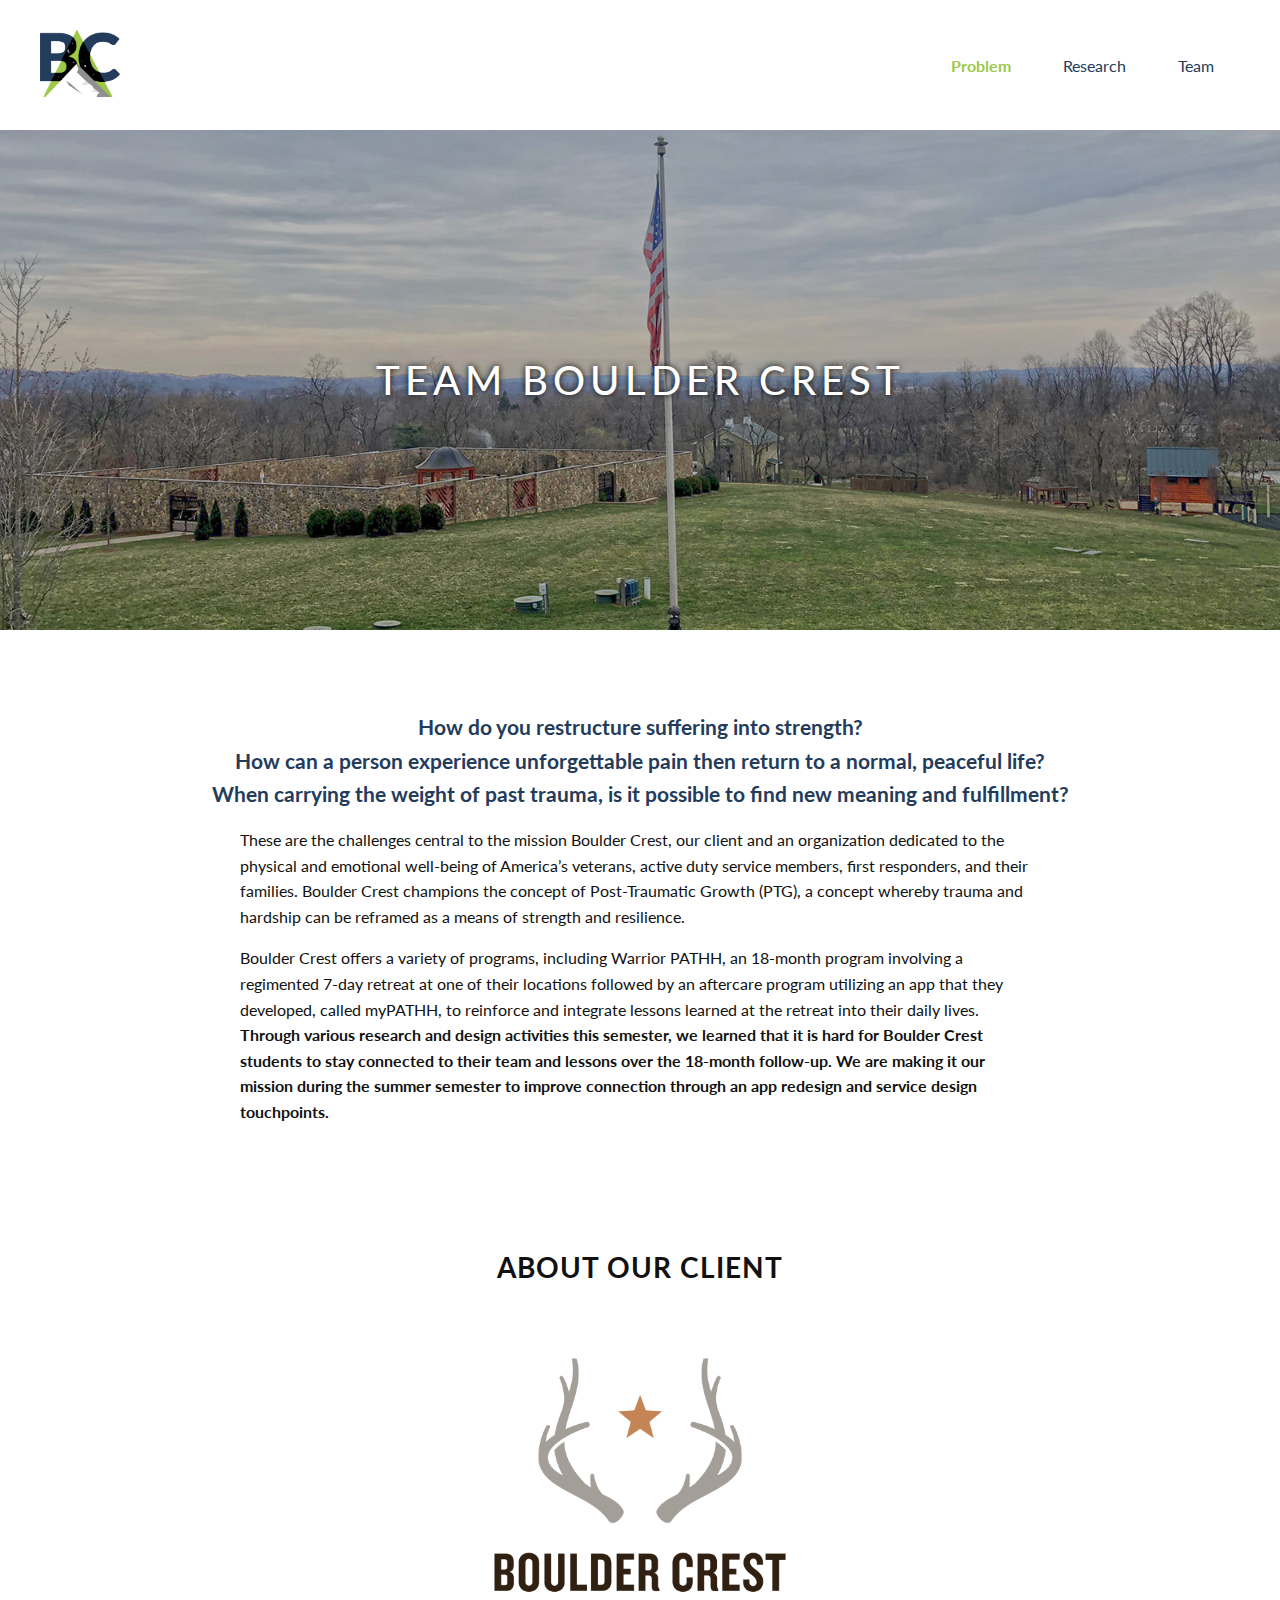
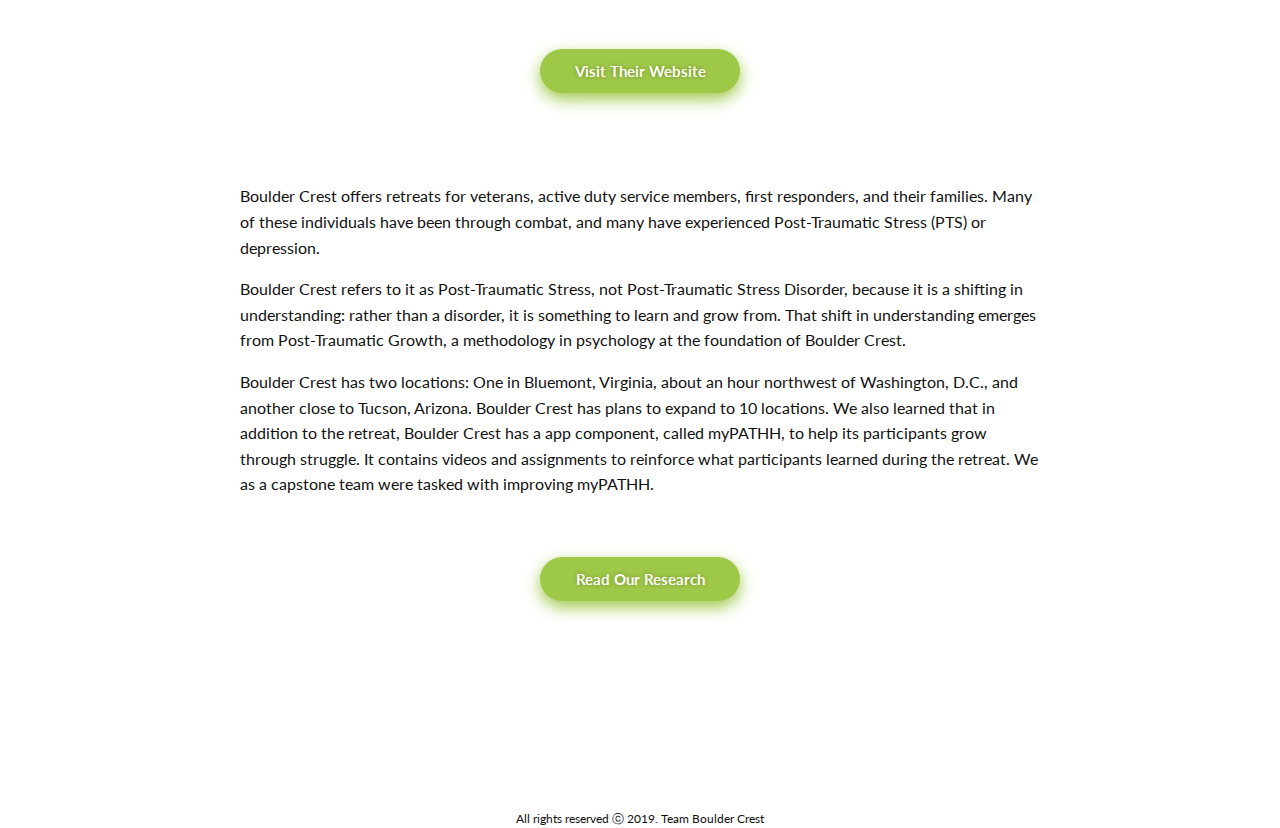
==== index.html @ 3c777070 "urls for profile section" ====
<!DOCTYPE html>
<html lang="en">

<head>
  <meta charset="utf-8">
  <link rel="shortcut icon" href="images/icon.png">
  <link rel = "stylesheet" href="index.css">
  <meta name="viewport" content="width=device-width, initial-scale=1, shrink-to-fit=no">
  <meta name="theme-color" content="#000000">

  <title>Team Boulder Crest</title>
</head>

<body>
  <div id="header">
    <a href= "index.html" rel="noopener noreferrer">
        <div id="logo">
            <img src="images/logo.png" />
        </div>
    </a>
    <div class="menus">
        <div class="menuItem active">Problem</div>
        <a href= "research.html" rel="noopener noreferrer">
            <div class="menuItem">Research</div>
        </a>
        <!-- <a href= "design.html" rel="noopener noreferrer">
        <div class="menuItem">Design</div>
        </a> -->
        <a href= "team.html" rel="noopener noreferrer">
            <div class="menuItem">Team</div>
        </a>
    </div>
  </div>

  <div class = "mainBody">
        <div class="carouTop">
                <img src="images/maincaro/1.jpg" id="topCarousel" />
                <div class="title">Team Boulder Crest</div>
            </div>
      <div class = "main" style="margin-top: 80px; padding-bottom: 120px">
        <div class = "problemS">
                How do you restructure suffering into strength? 
        </div>
        <div class = "problemS">
                How can a person experience unforgettable pain then return to a normal, peaceful life?
        </div>
        <div class = "problemS">
                When carrying the weight of past trauma, is it possible to find new meaning and fulfillment?
        </div>
        <div class = "expla">
                <p>
                        These are the challenges central to the mission Boulder Crest, our client and an organization dedicated to the physical and emotional well-being of America’s veterans, active duty service members, first responders, and their families. Boulder Crest champions the concept of Post-Traumatic Growth (PTG), a concept whereby trauma and hardship can be reframed as a means of strength and resilience.
        </p>
        <p>
            Boulder Crest offers a variety of programs, including Warrior PATHH, an 18-month program involving a regimented 7-day retreat at one of their locations followed by an aftercare program utilizing an app that they developed, called myPATHH, to reinforce and integrate lessons learned at the retreat into their daily lives. 
            <b>Through various research and design activities this semester, we learned that it is hard for Boulder Crest students to stay connected to their team and lessons over the 18-month follow-up. We are making it our mission during the summer semester to improve connection through an app redesign and service design touchpoints.</b>
        </p>
        </div>
        <div class = "expla" style="margin-top: 120px;">
            <div class ="secTitle" style="margin-bottom: 60px;">About Our Client</div>
            <img src="images/bcrLogo.png" style = "width: 300px; margin:0 auto; display: block;"/>
            <a href="http://www.bouldercrestretreat.org/" rel="noopener noreferrer" >
                <div class = "btn">Visit Their Website</div>
            </a>
<p>

Boulder Crest offers retreats for veterans, active duty service members, first responders, and their families. Many of these individuals have been through combat, and many have experienced Post-Traumatic Stress (PTS) or depression. </p>
<p>
Boulder Crest refers to it as Post-Traumatic Stress, not Post-Traumatic Stress Disorder, because it is a shifting in understanding: rather than a disorder, it is something to learn and grow from. That shift in understanding emerges from Post-Traumatic Growth, a methodology in psychology at the foundation of Boulder Crest.</p>
<p>

Boulder Crest has two locations: One in Bluemont, Virginia, about an hour northwest of Washington, D.C., and another close to Tucson, Arizona. Boulder Crest has plans to expand to 10 locations. We also learned that in addition to the retreat, Boulder Crest has a app component, called myPATHH, to help its participants grow through struggle. It contains videos and assignments to reinforce what participants learned during the retreat. We as a capstone team were tasked with improving myPATHH.</p>
<a href="http://www.bouldercrestretreat.org/" rel="noopener noreferrer" >
    <div class = "btn" style="margin-top: 60px">Read Our Research</div>
</a>
        </div>
        </div>
  </div>
  <div style="font-size: 12px; text-align:center; margin:0 auto 10px;">
        All rights reserved ⓒ 2019. Team Boulder Crest
</div>
</body>

</html>
---- index.css ----
@charset "UTF-8";
@import url("https://fonts.googleapis.com/css?family=Lato:300,400,700, 900");
div, a, img {
  box-sizing: border-box; }

a {
  text-decoration: none; }

body, html {
  width: 100%;
  height: 100%;
  margin: 0;
  padding: 0;
  font-family: 'lato', 'sans-serif', 'calibri';
  font-size: 16px;
  -webkit-font-smoothing: antialiased;
     -moz-osx-font-smoothing: grayscale;
      text-rendering: optimizeLegibility;
  color: #111; }

#header {
  width: 95%;
  max-width: 1200px;
  margin: 30px auto;
  display: flex;
  justify-content: space-between; }
  #header #logo {
    width: 30%; }
    #header #logo img {
      width: 80px; }
  #header .menus {
    display: flex;
    justify-content: flex-end;
    align-items: center; }
    #header .menus .menuItem {
      margin: 0 26px;
      font-weight: light;
      color: #243C5B;
      cursor: pointer; }
      #header .menus .menuItem.active {
        color: #9EC848;
        font-weight: bold; }
      #header .menus .menuItem:hover {
        transition: .3s;
        color: #9EC848; }

@media screen and (max-width: 650px) {
  .menuwrap {
    display: none; }

  #nav-icon {
    display: flex;
    flex-direction: column;
    display: block;
    width: 38px;
    border-radius: 9px;
    opacity: 1;
    transition: .5s ease-in-out;
    cursor: pointer;
    z-index: 999; }
    #nav-icon span {
      display: flex;
      flex-direction: column;
      width: 100%;
      height: 6px;
      background: #9aaeb9;
      border-radius: 3px;
      opacity: 1;
      right: 0;
      transition: .25s ease-in-out; }
      #nav-icon span:nth-child(1) {
        top: 0; }
      #nav-icon span:nth-child(2), #nav-icon span:nth-child(3) {
        top: 12px; }
      #nav-icon span:nth-child(4) {
        top: 24px; }
    #nav-icon.open span:nth-child(1) {
      top: 18px;
      right: 50%;
      width: 0%; }
    #nav-icon.open span:nth-child(2) {
      -webkit-transform: rotate(45deg);
      -ms-transform: rotate(45deg);
      transform: rotate(45deg); }
    #nav-icon.open span:nth-child(3) {
      -webkit-transform: rotate(-45deg);
      -ms-transform: rotate(-45deg);
      transform: rotate(-45deg); }
    #nav-icon.open span:nth-child(4) {
      top: 18px;
      right: 50%;
      width: 0%; } }
.mainBody {
  /* Hide default HTML checkbox */
  /* The slider */
  /* Rounded sliders */ }
  .mainBody .main {
    width: 100%;
    max-width: 1000px;
    margin: 0 auto;
    line-height: 1.6; }
    .mainBody .main .problemS {
      text-align: center;
      font-size: 21px;
      font-weight: bold;
      color: #243C5B; }
    .mainBody .main p {
      max-width: 800px;
      margin: 16px auto;
      width: 95%; }
  .mainBody .secTitle {
    width: 100%;
    text-align: center;
    margin: 0 auto 30px;
    text-transform: uppercase;
    letter-spacing: 1px;
    font-size: 28px;
    font-weight: bold; }
  .mainBody .research {
    display: flex;
    justify-content: center;
    flex-wrap: wrap;
    width: 100%;
    padding: 120px 5%;
    margin-bottom: 60px; }
    .mainBody .research p, .mainBody .research li {
      line-height: 1.6;
      max-width: 800px;
      margin: 10px auto; }
    .mainBody .research .secExpla {
      width: 95%;
      max-width: 750px;
      text-align: center;
      margin: 0 auto 30px;
      font-size: 18px; }
    .mainBody .research .centerExpla {
      text-align: left;
      width: 95%;
      max-width: 1000px;
      display: flex; }
      .mainBody .research .centerExpla div {
        width: 30%;
        margin: 30px 20px; }
    .mainBody .research .expla {
      text-align: left;
      width: 95%;
      max-width: 1000px;
      line-height: 1.6 div;
        line-height-width: 30%;
        line-height-margin: 30px 20px; }
    .mainBody .research .method {
      display: flex;
      align-items: flex-start;
      align-content: flex-start;
      justify-content: center;
      text-align: left;
      width: 1000px;
      margin: 40px 0; }
      .mainBody .research .method .iconWrapper {
        display: flex;
        align-items: flex-start;
        width: 50px;
        height: 80px;
        margin: 0 20px; }
        .mainBody .research .method .iconWrapper img {
          width: 100%; }
      .mainBody .research .method .iconExpla {
        color: #fffef4;
        display: flex; }
        .mainBody .research .method .iconExpla .title {
          line-height: 1.5;
          width: 100px;
          margin: 0 20px;
          font-weight: bold; }
        .mainBody .research .method .iconExpla .ex {
          line-height: 1.7;
          width: 150px;
          font-size: 14px;
          margin: 0 20px; }
        .mainBody .research .method .iconExpla .researchEx {
          width: 450px;
          margin: 0 20px; }
      .mainBody .research .method.new .iconWrapper {
        width: 80px; }
      .mainBody .research .method.new .iconExpla .title {
        width: 140px;
        position: relative;
        padding-right: 0; }
        .mainBody .research .method.new .iconExpla .title .ox {
          width: 50px;
          opacity: .5;
          position: absolute;
          right: 0;
          top: 30px; }
          .mainBody .research .method.new .iconExpla .title .ox img {
            width: 100%; }
      .mainBody .research .method.new .iconExpla .ex {
        width: 350px;
        font-size: 16px; }
        .mainBody .research .method.new .iconExpla .ex ul {
          padding: 0;
          margin-block-start: 0; }
    .mainBody .research .methodN {
      display: flex;
      flex-direction: column;
      width: 200px;
      align-items: center;
      text-align: center;
      margin: 0 20px; }
      .mainBody .research .methodN .iconWrapper {
        width: 100px; }
        .mainBody .research .methodN .iconWrapper img {
          width: 100%; }
      .mainBody .research .methodN .iconExpla {
        font-size: 16px;
        font-weight: bold;
        color: #fffef4;
        margin: 20px 0 0; }
    .mainBody .research .insightWrapper {
      display: flex;
      flex-wrap: wrap;
      justify-content: center; }
      @media screen and (max-width: 1040px) {
        .mainBody .research .insightWrapper {
          width: 600px; } }
      .mainBody .research .insightWrapper .insights {
        display: flex;
        position: relative;
        align-items: center;
        width: 200px;
        height: 200px;
        margin: 30px;
        border-radius: 300px;
        padding: 30px;
        font-weight: bold;
        color: #fff;
        text-align: center; }
        .mainBody .research .insightWrapper .insights.fir {
          background: #a94b56; }
        .mainBody .research .insightWrapper .insights.sec {
          background: #97aa96; }
        .mainBody .research .insightWrapper .insights.thi {
          background: #78909c; }
        .mainBody .research .insightWrapper .insights.fou {
          background: #253d5a; }
        .mainBody .research .insightWrapper .insights .keyword {
          font-size: 24px;
          font-weight: bold; }
        .mainBody .research .insightWrapper .insights .keyword, .mainBody .research .insightWrapper .insights .expla {
          text-shadow: 0 0 4px rgba(0, 0, 0, 0.3);
          width: 90%;
          text-align: center;
          position: absolute;
          left: 50%;
          top: 50%;
          transition: .3s;
          -webkit-transform: translateX(-50%) translateY(-50%);
          -ms-transform: translateX(-50%) translateY(-50%);
          transform: translateX(-50%) translateY(-50%); }
        .mainBody .research .insightWrapper .insights .expla {
          opacity: 0; }
    .mainBody .research .carousel {
      width: 100%;
      margin: 60px auto;
      text-align: center;
      display: flex;
      flex-direction: column;
      align-items: center; }
      .mainBody .research .carousel img {
        width: 100%;
        max-width: 750px;
        margin-bottom: 30px; }
      .mainBody .research .carousel .dots {
        display: flex; }
        .mainBody .research .carousel .dots .dot {
          cursor: pointer;
          width: 15px;
          height: 16px;
          border: 2px solid #8f8f8f;
          border-radius: 9px;
          margin: 10px; }
          .mainBody .research .carousel .dots .dot.active {
            background: #8f8f8f; }
    .mainBody .research .insightN {
      width: 95%;
      max-width: 750px;
      height: 120px;
      display: block;
      position: relative;
      align-items: center;
      justify-content: center;
      color: #fff;
      text-shadow: rgba(0, 0, 0, 0.3);
      border-radius: 16px;
      margin: 30px auto;
      text-align: center; }
      .mainBody .research .insightN .keyword {
        font-size: 24px;
        font-weight: bold; }
      .mainBody .research .insightN .keyword, .mainBody .research .insightN .expla {
        text-shadow: 0 0 4px rgba(0, 0, 0, 0.3);
        width: 90%;
        text-align: center;
        position: absolute;
        left: 50%;
        top: 50%;
        transition: .3s;
        -webkit-transform: translateX(-50%) translateY(-50%);
        -ms-transform: translateX(-50%) translateY(-50%);
        transform: translateX(-50%) translateY(-50%); }
      .mainBody .research .insightN .expla {
        opacity: 0; }
    .mainBody .research.hypo {
      display: block;
      text-align: center;
      line-height: 1.6;
      width: 90%;
      max-width: 900px;
      border-radius: 160px;
      padding: 50px 100px;
      color: #fffef4;
      background: rgba(0, 0, 0, 0.5);
      font-size: 32px;
      font-weight: 500; }
    .mainBody .research .storyBoard {
      width: 100%;
      display: flex;
      justify-content: center;
      flex-wrap: wrap; }
      .mainBody .research .storyBoard img {
        max-width: 350px;
        height: 386px;
        object-fit: contain;
        border: 10px solid rgba(255, 255, 255, 0.3);
        margin: 30px 10px; }
    .mainBody .research .toggleWrapper {
      width: 100%;
      display: flex;
      align-items: center;
      justify-content: center;
      padding: 30px 0; }
      .mainBody .research .toggleWrapper .title {
        font-size: 16px;
        font-weight: bold;
        padding: 0 20px; }
  .mainBody .switch {
    position: relative;
    display: inline-block;
    width: 188px;
    height: 60px; }
  .mainBody .switch input {
    opacity: 0;
    width: 0;
    height: 0; }
  .mainBody .slider {
    position: absolute;
    cursor: pointer;
    top: 0;
    left: 0;
    right: 0;
    bottom: 0;
    background-color: #A94b56;
    -webkit-transition: .4s;
    transition: .4s; }
  .mainBody .slider:before {
    box-sizing: border-box;
    position: absolute;
    content: "";
    height: 52px;
    width: 100px;
    content: "Team 1";
    left: 4px;
    bottom: 4px;
    background-color: white;
    box-shadow: 0 6px 10px rgba(0, 0, 0, 0.3);
    -webkit-transition: .4s;
    transition: .4s;
    text-align: center;
    padding-top: 16px;
    font-size: 16px;
    font-weight: bold; }
  .mainBody input:checked + .slider {
    background-color: #243C5B; }
  .mainBody input:focus + .slider {
    box-shadow: 0 0 1px #243C5B; }
  .mainBody input:checked + .slider:before {
    content: "Team 2";
    -webkit-transform: translateX(80px);
    -ms-transform: translateX(80px);
    transform: translateX(80px); }
  .mainBody .slider.round {
    border-radius: 34px; }
  .mainBody .slider.round:before {
    border-radius: 26px; }
  .mainBody .bgBlue {
    width: 100%;
    max-width: 1500px;
    margin-left: auto;
    margin-right: auto;
    background: #243C5B; }
    .mainBody .bgBlue p {
      color: #fff; }
    .mainBody .bgBlue .secTitle, .mainBody .bgBlue .secExpla {
      color: #fffef4; }

.profileTop {
  overflow: hidden;
  height: 360px;
  width: 100%;
  margin: 0 0 120px;
  position: relative; }
  .profileTop #secTop, .profileTop #secTop2 {
    width: 100%;
    transition: .3s;
    position: absolute;
    left: 0;
    top: 0;
    transform: translateY(-50%);
    opacity: 0; }
  @media screen and (max-width: 768px) {
    .profileTop {
      margin-bottom: 30px; } }

.profiles {
  margin-bottom: 300px; }
  .profiles .profileWrapper {
    width: 95%;
    max-width: 900px;
    margin: 30px auto 120px;
    display: flex;
    justify-content: center;
    align-items: center;
    line-height: 1.6; }
    .profiles .profileWrapper .profilePhoto {
      width: 300px;
      max-width: 95%;
      margin: 0 40px 0 0; }
      .profiles .profileWrapper .profilePhoto img {
        width: 100%;
        border-radius: 150px; }
    .profiles .profileWrapper .profileContent {
      width: calc(100% - 340px); }
      .profiles .profileWrapper .profileContent .title {
        text-transform: uppercase;
        font-size: 12px;
        font-weight: 900; }
      .profiles .profileWrapper .profileContent .nameWrap {
        margin-bottom: 15px;
        display: flex;
        align-items: center;
        font-size: 24px;
        font-weight: 300; }
        .profiles .profileWrapper .profileContent .nameWrap .name {
          margin: 0 5px 0 0; }
        .profiles .profileWrapper .profileContent .nameWrap .icons {
          width: 24px;
          position: relative;
          margin: 0 5px;
          -webkit-transform: translateY(3px);
          -ms-transform: translateY(3px);
          transform: translateY(3px); }
          .profiles .profileWrapper .profileContent .nameWrap .icons img {
            cursor: pointer;
            width: 100%; }
      .profiles .profileWrapper .profileContent .bio {
        font-size: 16px; }
    @media screen and (max-width: 768px) {
      .profiles .profileWrapper {
        flex-direction: column; }
        .profiles .profileWrapper .profilePhoto {
          margin: 0 auto 30px; }
        .profiles .profileWrapper .profileContent {
          width: 95%; } }

.continue {
  text-align: center;
  width: 100%;
  margin-top: 60px;
  font-size: 24px;
  font-weight: bold;
  color: #243C5B; }

.carouTop {
  display: flex;
  position: relative;
  height: 500px;
  background: #000;
  transition: .3s; }
  .carouTop img {
    transition: .9s;
    animation-timing-function: ease-in-out;
    object-fit: cover;
    width: 100%;
    opacity: 0.7; }
  .carouTop .title {
    position: absolute;
    top: 50%;
    left: 50%;
    color: #fff;
    text-shadow: 0 0 6px black;
    text-transform: uppercase;
    letter-spacing: 5px;
    -webkit-transform: translateX(-50%) translateY(-50%);
    -ms-transform: translateX(-50%) translateY(-50%);
    transform: translateX(-50%) translateY(-50%);
    font-size: 40px;
    font-weight: 500; }

.protoOuterWrapper {
  width: 95%;
  height: 500px;
  position: absolute;
  margin: 10px auto;
  top: 0;
  left: 50%;
  transition: .3s; }
  .protoOuterWrapper#proto1 {
    -webkit-transform: translateX(-50%);
    -ms-transform: translateX(-50%);
    transform: translateX(-50%); }
  .protoOuterWrapper#proto2 {
    -webkit-transform: translateX(calc(100% + 60px));
    -ms-transform: translateX(calc(100% + 60px));
    transform: translateX(calc(100% + 60px)); }

.protoWrapper {
  width: 95%;
  max-width: 1500px;
  margin: 0 auto;
  text-align: center;
  box-shadow: 0 0 10px rgba(0, 0, 0, 0.3);
  padding: 60px 30px 90px; }
  .protoWrapper .prototypes {
    width: 800px;
    max-width: 100%;
    margin: 0 auto;
    line-height: 1.5; }
    .protoWrapper .prototypes .title {
      margin-bottom: 16px;
      font-size: 21px;
      font-weight: bold;
      font-height: auto; }
  .protoWrapper .screen {
    display: flex;
    justify-content: center; }
    .protoWrapper .screen img {
      object-fit: contain;
      display: block;
      width: 95%;
      height: 400px;
      max-width: 200px;
      margin: 0 10px 30px; }

.btn {
  text-align: center;
  width: 200px;
  padding: 10px 24px;
  margin: 0 auto;
  font-size: 15px;
  font-weight: bold;
  transition: .3s;
  color: #fffef4;
  background: #9EC848;
  text-shadow: 0 0 4px rgba(0, 0, 0, 0.3);
  box-shadow: 0 6px 16px #9EC848;
  border-radius: 32px;
  margin-bottom: 90px; }
  .btn:hover {
    -webkit-transform: translateY(-6px);
    -ms-transform: translateY(-6px);
    transform: translateY(-6px);
    box-shadow: 0 12px 32px #9EC848; }

/*# sourceMappingURL=index.css.map */
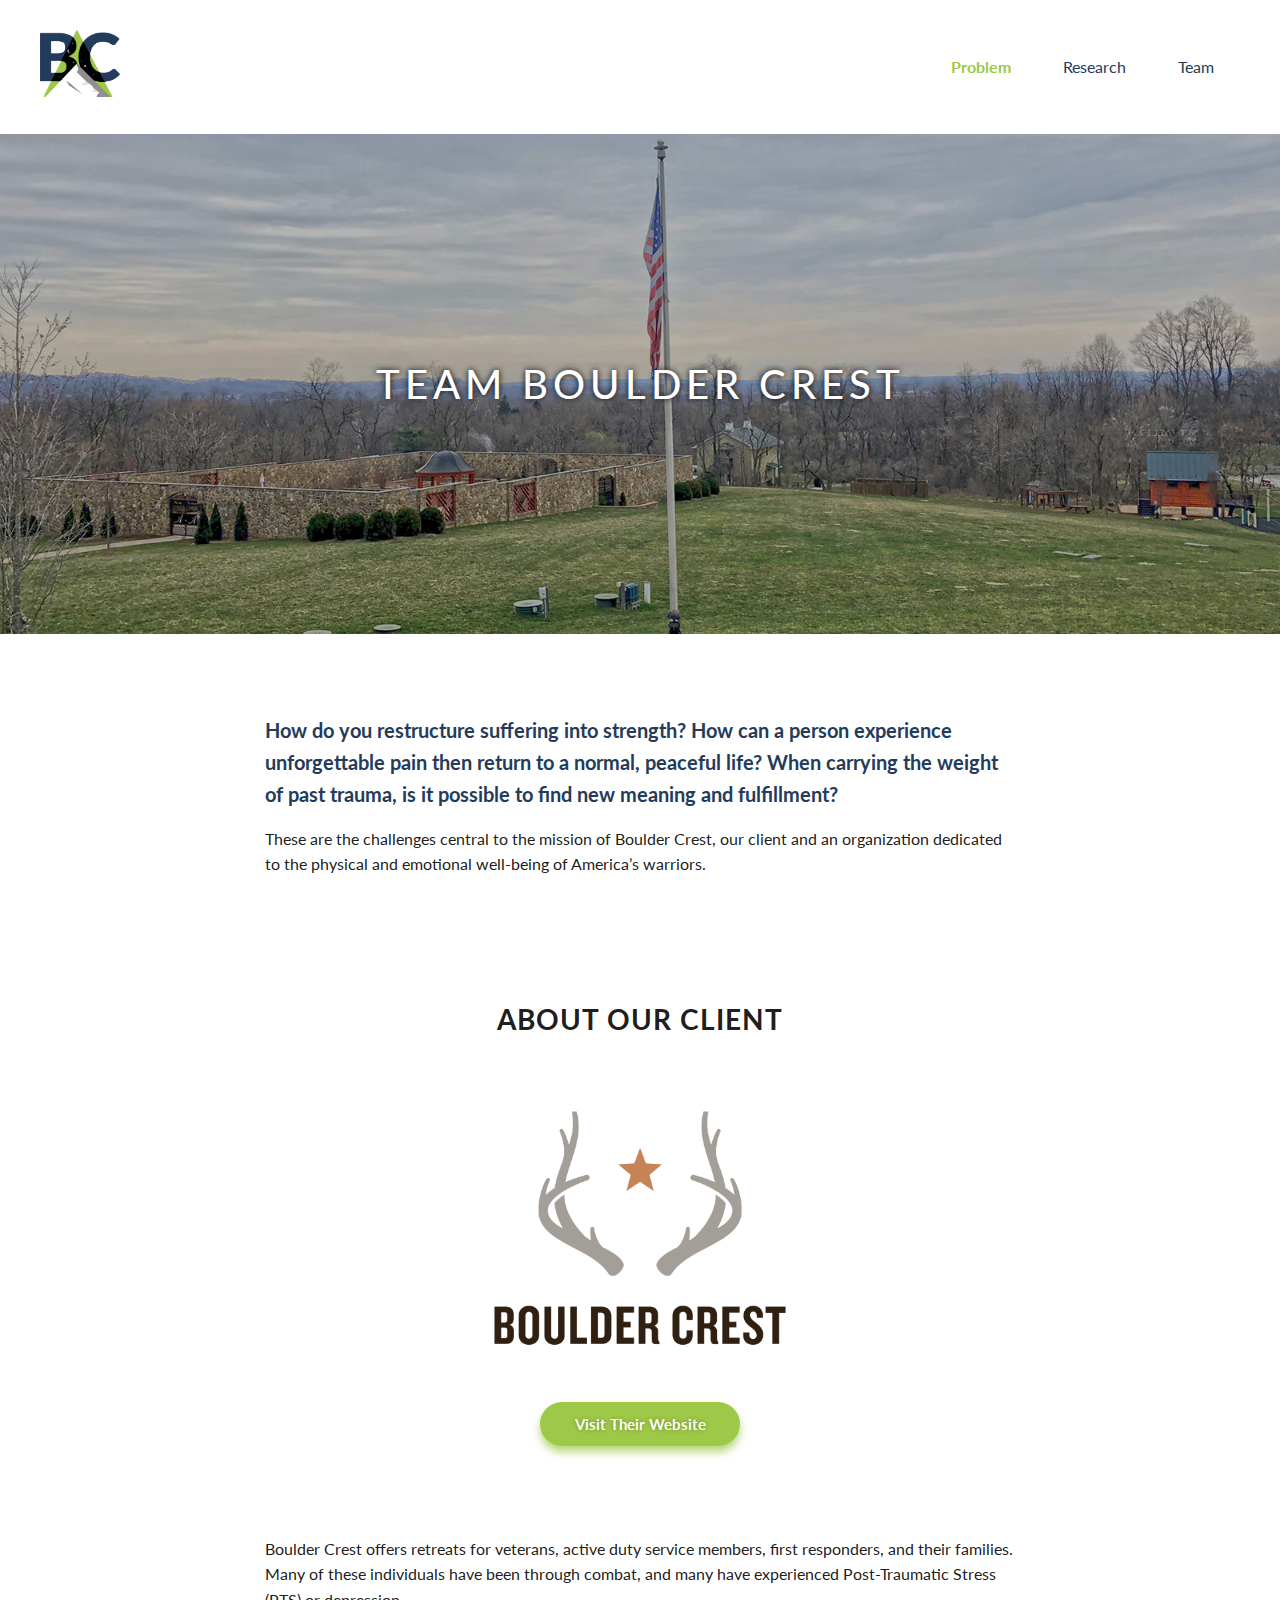
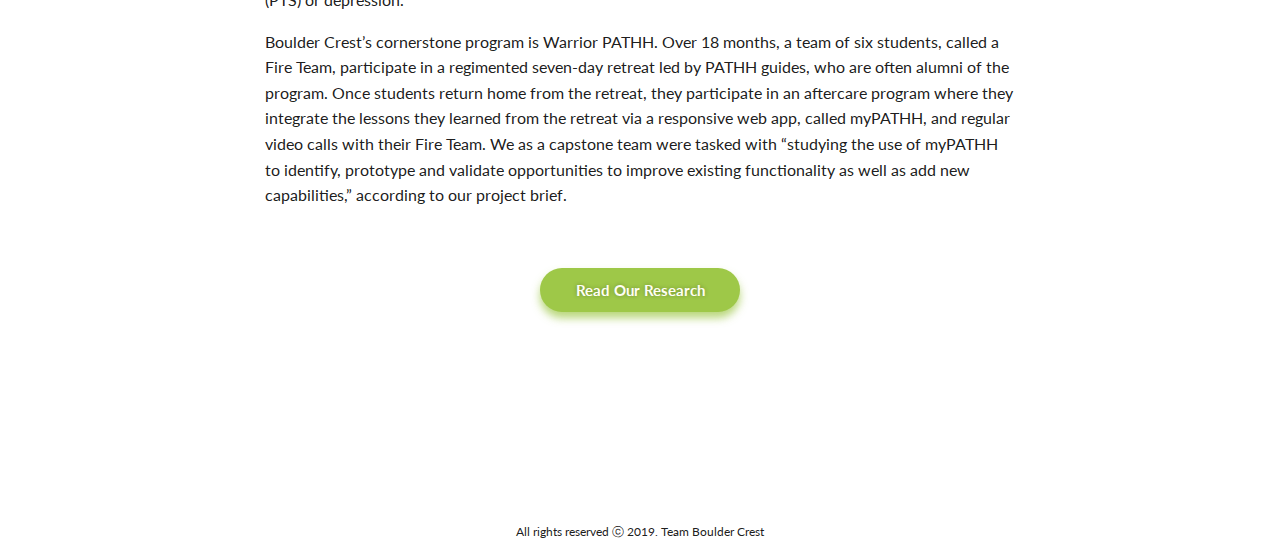
==== commit ea71a37d: "content change" ====
--- a/index.html
+++ b/index.html
@@ -7,7 +7,7 @@
   <link rel = "stylesheet" href="index.css">
   <meta name="viewport" content="width=device-width, initial-scale=1, shrink-to-fit=no">
   <meta name="theme-color" content="#000000">
-
+  <link rel="shortcut icon" href="favicon.png">
   <title>Team Boulder Crest</title>
 </head>
 
@@ -39,22 +39,14 @@
             </div>
       <div class = "main" style="margin-top: 80px; padding-bottom: 120px">
         <div class = "problemS">
-                How do you restructure suffering into strength? 
-        </div>
-        <div class = "problemS">
-                How can a person experience unforgettable pain then return to a normal, peaceful life?
-        </div>
-        <div class = "problemS">
-                When carrying the weight of past trauma, is it possible to find new meaning and fulfillment?
+                How do you restructure suffering into strength? How can a person experience unforgettable pain then return to a normal, peaceful life?  When carrying the weight of past trauma, is it possible to find new meaning and fulfillment?
         </div>
         <div class = "expla">
                 <p>
-                        These are the challenges central to the mission Boulder Crest, our client and an organization dedicated to the physical and emotional well-being of America’s veterans, active duty service members, first responders, and their families. Boulder Crest champions the concept of Post-Traumatic Growth (PTG), a concept whereby trauma and hardship can be reframed as a means of strength and resilience.
+                        These are the challenges central to the mission of Boulder Crest, our client and an organization dedicated to the physical and emotional well-being of America’s warriors. 
+
         </p>
-        <p>
-            Boulder Crest offers a variety of programs, including Warrior PATHH, an 18-month program involving a regimented 7-day retreat at one of their locations followed by an aftercare program utilizing an app that they developed, called myPATHH, to reinforce and integrate lessons learned at the retreat into their daily lives. 
-            <b>Through various research and design activities this semester, we learned that it is hard for Boulder Crest students to stay connected to their team and lessons over the 18-month follow-up. We are making it our mission during the summer semester to improve connection through an app redesign and service design touchpoints.</b>
-        </p>
+       
         </div>
         <div class = "expla" style="margin-top: 120px;">
             <div class ="secTitle" style="margin-bottom: 60px;">About Our Client</div>
@@ -64,13 +56,11 @@
             </a>
 <p>
 
-Boulder Crest offers retreats for veterans, active duty service members, first responders, and their families. Many of these individuals have been through combat, and many have experienced Post-Traumatic Stress (PTS) or depression. </p>
+        Boulder Crest offers retreats for veterans, active duty service members, first responders, and their families. Many of these individuals have been through combat, and many have experienced Post-Traumatic Stress (PTS) or depression. </p>
+
 <p>
-Boulder Crest refers to it as Post-Traumatic Stress, not Post-Traumatic Stress Disorder, because it is a shifting in understanding: rather than a disorder, it is something to learn and grow from. That shift in understanding emerges from Post-Traumatic Growth, a methodology in psychology at the foundation of Boulder Crest.</p>
-<p>
-
-Boulder Crest has two locations: One in Bluemont, Virginia, about an hour northwest of Washington, D.C., and another close to Tucson, Arizona. Boulder Crest has plans to expand to 10 locations. We also learned that in addition to the retreat, Boulder Crest has a app component, called myPATHH, to help its participants grow through struggle. It contains videos and assignments to reinforce what participants learned during the retreat. We as a capstone team were tasked with improving myPATHH.</p>
-<a href="http://www.bouldercrestretreat.org/" rel="noopener noreferrer" >
+        Boulder Crest’s cornerstone program is Warrior PATHH. Over 18 months, a team of six students, called a Fire Team, participate in a regimented seven-day retreat led by PATHH guides, who are often alumni of the program. Once students return home from the retreat, they participate in an aftercare program where they integrate the lessons they learned from the retreat via a responsive web app, called myPATHH, and regular video calls with their Fire Team. We as a capstone team were tasked with “studying the use of myPATHH to identify, prototype and validate opportunities to improve existing functionality as well as add new capabilities,” according to our project brief.</p>
+<a href="research.html" rel="noopener noreferrer" >
     <div class = "btn" style="margin-top: 60px">Read Our Research</div>
 </a>
         </div>
--- a/index.css
+++ b/index.css
@@ -1,5 +1,6 @@
 @charset "UTF-8";
 @import url("https://fonts.googleapis.com/css?family=Lato:300,400,700, 900");
+@import url("https://fonts.googleapis.com/css?family=Catamaran:900");
 div, a, img {
   box-sizing: border-box; }
 
@@ -16,7 +17,8 @@
   -webkit-font-smoothing: antialiased;
      -moz-osx-font-smoothing: grayscale;
       text-rendering: optimizeLegibility;
-  color: #111; }
+  color: rgba(0, 0, 0, 0.9);
+  line-height: 1.6; }
 
 #header {
   width: 95%;
@@ -100,12 +102,14 @@
     margin: 0 auto;
     line-height: 1.6; }
     .mainBody .main .problemS {
-      text-align: center;
-      font-size: 21px;
+      max-width: 750px;
+      margin: 16px auto;
+      text-align: left;
+      font-size: 20px;
       font-weight: bold;
       color: #243C5B; }
     .mainBody .main p {
-      max-width: 800px;
+      max-width: 750px;
       margin: 16px auto;
       width: 95%; }
   .mainBody .secTitle {
@@ -126,7 +130,7 @@
     .mainBody .research p, .mainBody .research li {
       line-height: 1.6;
       max-width: 800px;
-      margin: 10px auto; }
+      margin: 16px auto; }
     .mainBody .research .secExpla {
       width: 95%;
       max-width: 750px;
@@ -182,24 +186,26 @@
           margin: 0 20px; }
       .mainBody .research .method.new .iconWrapper {
         width: 80px; }
-      .mainBody .research .method.new .iconExpla .title {
-        width: 140px;
-        position: relative;
-        padding-right: 0; }
-        .mainBody .research .method.new .iconExpla .title .ox {
-          width: 50px;
-          opacity: .5;
-          position: absolute;
-          right: 0;
-          top: 30px; }
-          .mainBody .research .method.new .iconExpla .title .ox img {
-            width: 100%; }
-      .mainBody .research .method.new .iconExpla .ex {
-        width: 350px;
-        font-size: 16px; }
-        .mainBody .research .method.new .iconExpla .ex ul {
-          padding: 0;
-          margin-block-start: 0; }
+      .mainBody .research .method.new .iconExpla {
+        color: rgba(0, 0, 0, 0.9); }
+        .mainBody .research .method.new .iconExpla .title {
+          width: 140px;
+          position: relative;
+          padding-right: 0; }
+          .mainBody .research .method.new .iconExpla .title .ox {
+            width: 50px;
+            opacity: .5;
+            position: absolute;
+            right: 0;
+            top: 30px; }
+            .mainBody .research .method.new .iconExpla .title .ox img {
+              width: 100%; }
+        .mainBody .research .method.new .iconExpla .ex {
+          width: 350px;
+          font-size: 16px; }
+          .mainBody .research .method.new .iconExpla .ex ul {
+            padding: 0;
+            margin-block-start: 0; }
     .mainBody .research .methodN {
       display: flex;
       flex-direction: column;
@@ -275,12 +281,12 @@
         .mainBody .research .carousel .dots .dot {
           cursor: pointer;
           width: 15px;
-          height: 16px;
-          border: 2px solid #8f8f8f;
+          height: 15px;
+          border: 2px solid #afafaf;
           border-radius: 9px;
           margin: 10px; }
           .mainBody .research .carousel .dots .dot.active {
-            background: #8f8f8f; }
+            background: #afafaf; }
     .mainBody .research .insightN {
       width: 95%;
       max-width: 750px;
@@ -328,8 +334,10 @@
       justify-content: center;
       flex-wrap: wrap; }
       .mainBody .research .storyBoard img {
+        width: 30%;
         max-width: 350px;
-        height: 386px;
+        height: auto;
+        align-self: center;
         object-fit: contain;
         border: 10px solid rgba(255, 255, 255, 0.3);
         margin: 30px 10px; }
@@ -547,8 +555,8 @@
       object-fit: contain;
       display: block;
       width: 95%;
-      height: 400px;
-      max-width: 200px;
+      height: 350px;
+      width: 200px;
       margin: 0 10px 30px; }
 
 .btn {
@@ -562,13 +570,50 @@
   color: #fffef4;
   background: #9EC848;
   text-shadow: 0 0 4px rgba(0, 0, 0, 0.3);
-  box-shadow: 0 6px 16px #9EC848;
+  box-shadow: 0 6px 8px #9ec848b8;
   border-radius: 32px;
   margin-bottom: 90px; }
   .btn:hover {
     -webkit-transform: translateY(-6px);
     -ms-transform: translateY(-6px);
     transform: translateY(-6px);
-    box-shadow: 0 12px 32px #9EC848; }
+    box-shadow: 0 12px 16px #9ec848b8; }
+
+.list {
+  font-size: 40px;
+  font-weight: bold;
+  font-style: italic;
+  width: 10px;
+  opacity: .4;
+  margin: 0  !important;
+  padding: 0 !important; }
+
+.space {
+  padding-left: 20px; }
+
+.dbColumn {
+  display: flex; }
+  .dbColumn p {
+    text-align: left;
+    -webkit-column-count: 2;
+    column-count: 2;
+    -webkit-column-gap: 30px;
+    column-gap: 30px;
+    padding: 0 16px; }
+
+.finalD {
+  width: 100vw;
+  max-width: 1920px;
+  overflow-x: scroll;
+  overflow-y: hidden; }
+  .finalD img {
+    margin: 0 auto;
+    transition: .3s;
+    width: 100%;
+    cursor: zoom-in; }
+    .finalD img.zoom {
+      height: 1200px;
+      width: auto;
+      cursor: zoom-out; }
 
 /*# sourceMappingURL=index.css.map */
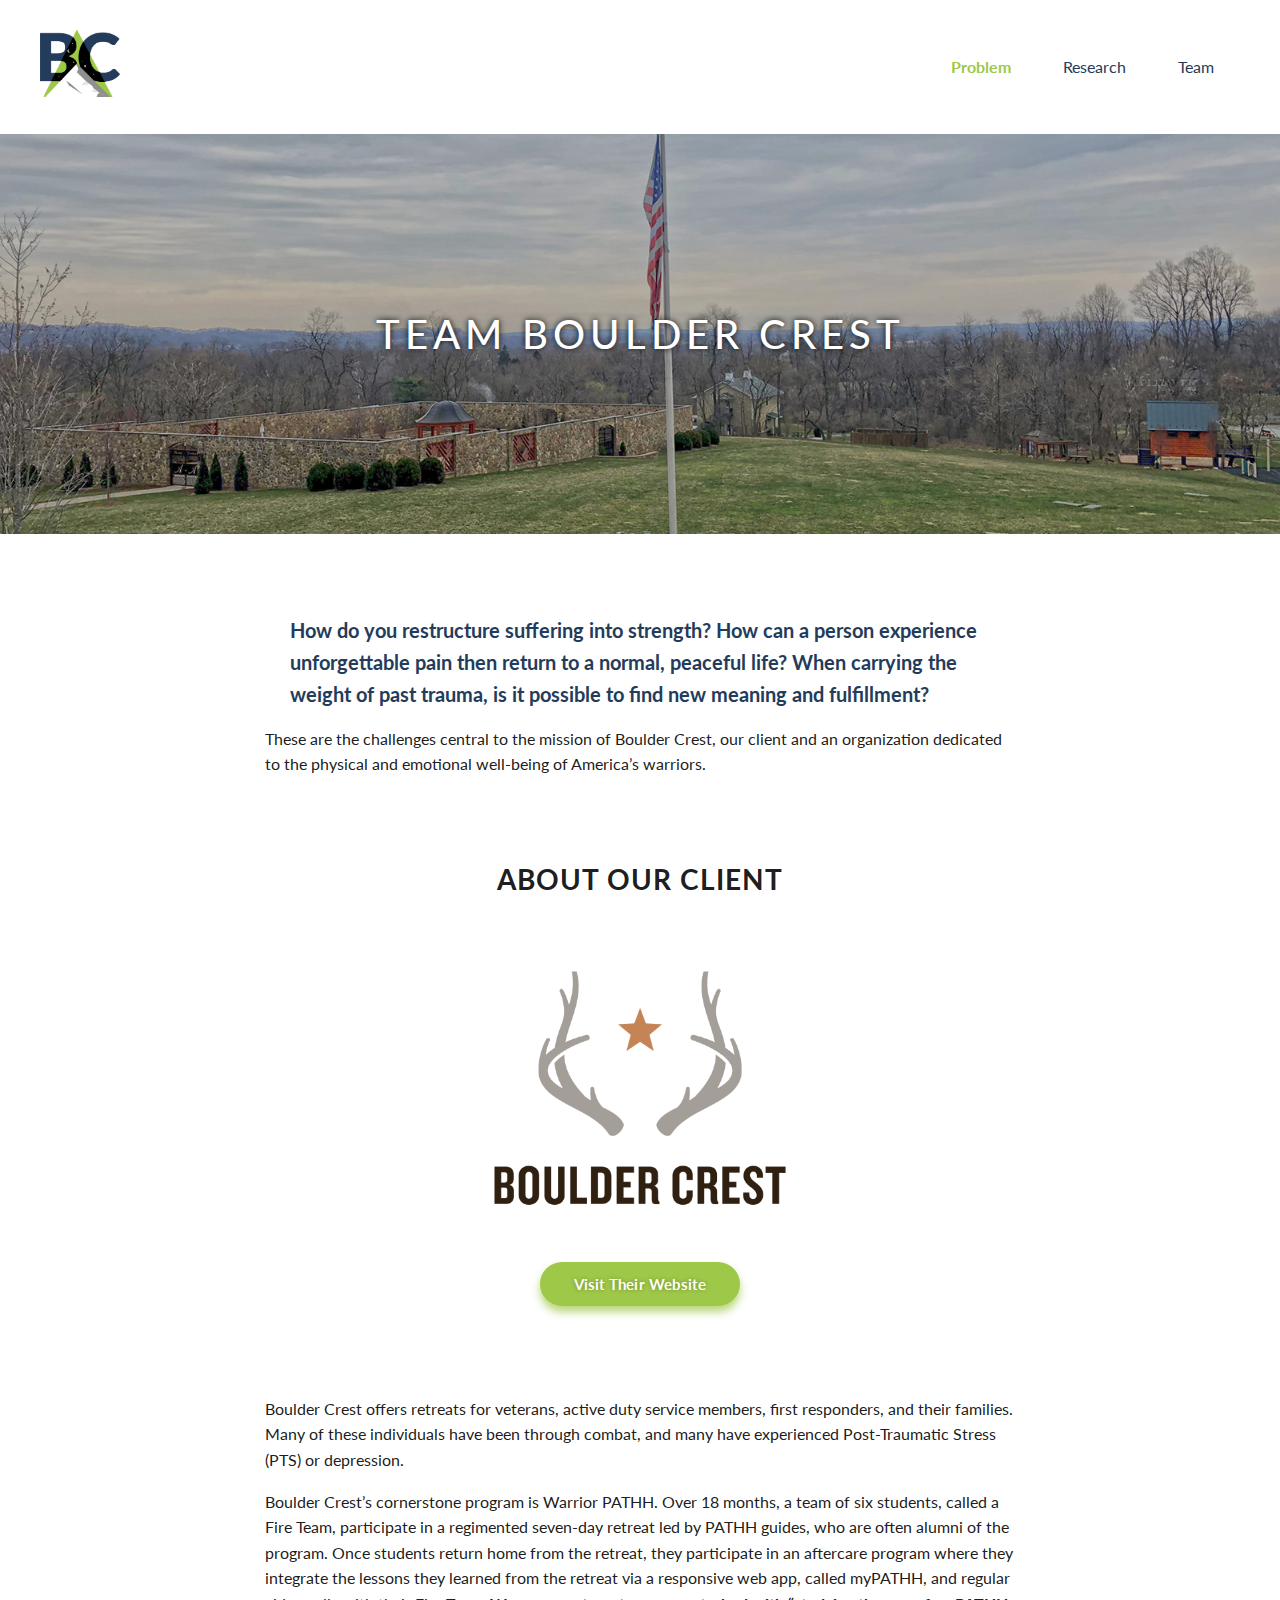
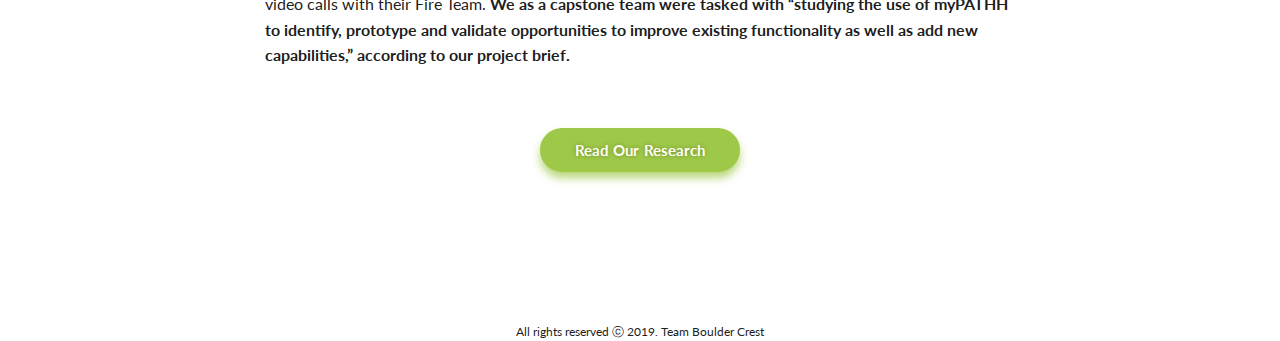
==== commit ca8fef6c: "mobile" ====
--- a/index.html
+++ b/index.html
@@ -37,7 +37,7 @@
                 <img src="images/maincaro/1.jpg" id="topCarousel" />
                 <div class="title">Team Boulder Crest</div>
             </div>
-      <div class = "main" style="margin-top: 80px; padding-bottom: 120px">
+      <div class = "main" style="margin-top: 80px; padding-bottom: 60px">
         <div class = "problemS">
                 How do you restructure suffering into strength? How can a person experience unforgettable pain then return to a normal, peaceful life?  When carrying the weight of past trauma, is it possible to find new meaning and fulfillment?
         </div>
@@ -48,7 +48,7 @@
         </p>
        
         </div>
-        <div class = "expla" style="margin-top: 120px;">
+        <div class = "expla" style="margin-top: 80px;">
             <div class ="secTitle" style="margin-bottom: 60px;">About Our Client</div>
             <img src="images/bcrLogo.png" style = "width: 300px; margin:0 auto; display: block;"/>
             <a href="http://www.bouldercrestretreat.org/" rel="noopener noreferrer" >
@@ -59,7 +59,7 @@
         Boulder Crest offers retreats for veterans, active duty service members, first responders, and their families. Many of these individuals have been through combat, and many have experienced Post-Traumatic Stress (PTS) or depression. </p>
 
 <p>
-        Boulder Crest’s cornerstone program is Warrior PATHH. Over 18 months, a team of six students, called a Fire Team, participate in a regimented seven-day retreat led by PATHH guides, who are often alumni of the program. Once students return home from the retreat, they participate in an aftercare program where they integrate the lessons they learned from the retreat via a responsive web app, called myPATHH, and regular video calls with their Fire Team. We as a capstone team were tasked with “studying the use of myPATHH to identify, prototype and validate opportunities to improve existing functionality as well as add new capabilities,” according to our project brief.</p>
+        Boulder Crest’s cornerstone program is Warrior PATHH. Over 18 months, a team of six students, called a Fire Team, participate in a regimented seven-day retreat led by PATHH guides, who are often alumni of the program. Once students return home from the retreat, they participate in an aftercare program where they integrate the lessons they learned from the retreat via a responsive web app, called myPATHH, and regular video calls with their Fire Team. <b>We as a capstone team were tasked with “studying the use of myPATHH to identify, prototype and validate opportunities to improve existing functionality as well as add new capabilities,” according to our project brief.</b></p>
 <a href="research.html" rel="noopener noreferrer" >
     <div class = "btn" style="margin-top: 60px">Read Our Research</div>
 </a>
--- a/index.css
+++ b/index.css
@@ -19,6 +19,9 @@
       text-rendering: optimizeLegibility;
   color: rgba(0, 0, 0, 0.9);
   line-height: 1.6; }
+  @media screen and (max-width: 412px) {
+    body, html {
+      font-size: 12px; } }
 
 #header {
   width: 95%;
@@ -92,7 +95,12 @@
       top: 18px;
       right: 50%;
       width: 0%; } }
+@keyframes draw {
+  to {
+    stroke-dashoffset: 0; } }
 .mainBody {
+  width: 100%;
+  overflow-x: hidden;
   /* Hide default HTML checkbox */
   /* The slider */
   /* Rounded sliders */ }
@@ -105,9 +113,13 @@
       max-width: 750px;
       margin: 16px auto;
       text-align: left;
+      padding: 0 2.5%;
       font-size: 20px;
       font-weight: bold;
       color: #243C5B; }
+      @media screen and (max-width: 412px) {
+        .mainBody .main .problemS {
+          font-size: 16px; } }
     .mainBody .main p {
       max-width: 750px;
       margin: 16px auto;
@@ -120,6 +132,10 @@
     letter-spacing: 1px;
     font-size: 28px;
     font-weight: bold; }
+    @media screen and (max-width: 412px) {
+      .mainBody .secTitle {
+        margin-bottom: 10px;
+        font-size: 22px; } }
   .mainBody .research {
     display: flex;
     justify-content: center;
@@ -127,6 +143,10 @@
     width: 100%;
     padding: 120px 5%;
     margin-bottom: 60px; }
+    @media screen and (max-width: 412px) {
+      .mainBody .research {
+        padding: 60px 5%;
+        margin-bottom: 30px; } }
     .mainBody .research p, .mainBody .research li {
       line-height: 1.6;
       max-width: 800px;
@@ -137,14 +157,25 @@
       text-align: center;
       margin: 0 auto 30px;
       font-size: 18px; }
+      @media screen and (max-width: 412px) {
+        .mainBody .research .secExpla {
+          font-size: 14px; } }
     .mainBody .research .centerExpla {
       text-align: left;
       width: 95%;
       max-width: 1000px;
-      display: flex; }
+      display: flex;
+      flex-wrap: wrap;
+      justify-content: center; }
       .mainBody .research .centerExpla div {
-        width: 30%;
+        width: calc(33% - 40px);
+        min-width: 290px;
         margin: 30px 20px; }
+        @media screen and (max-width: 1173px) {
+          .mainBody .research .centerExpla div {
+            width: 100%;
+            max-width: 750px;
+            margin: 30px 20px 10px; } }
     .mainBody .research .expla {
       text-align: left;
       width: 95%;
@@ -158,54 +189,101 @@
       align-content: flex-start;
       justify-content: center;
       text-align: left;
-      width: 1000px;
-      margin: 40px 0; }
+      width: auto;
+      margin: 30px auto 15px;
+      transition: .5s;
+      width: 100%; }
       .mainBody .research .method .iconWrapper {
         display: flex;
         align-items: flex-start;
         width: 50px;
-        height: 80px;
-        margin: 0 20px; }
+        height: 50px;
+        margin: 10px 20px; }
         .mainBody .research .method .iconWrapper img {
           width: 100%; }
       .mainBody .research .method .iconExpla {
         color: #fffef4;
-        display: flex; }
+        display: flex;
+        flex-wrap: wrap;
+        justify-content: center; }
+        @media screen and (max-width: 850px) {
+          .mainBody .research .method .iconExpla {
+            width: 330px;
+            max-width: 100%; } }
         .mainBody .research .method .iconExpla .title {
           line-height: 1.5;
           width: 100px;
-          margin: 0 20px;
+          margin: 10px 20px;
           font-weight: bold; }
         .mainBody .research .method .iconExpla .ex {
           line-height: 1.7;
           width: 150px;
           font-size: 14px;
-          margin: 0 20px; }
+          margin: 10px 20px; }
+          @media screen and (max-width: 412px) {
+            .mainBody .research .method .iconExpla .ex {
+              font-size: 12px; } }
         .mainBody .research .method .iconExpla .researchEx {
-          width: 450px;
-          margin: 0 20px; }
-      .mainBody .research .method.new .iconWrapper {
-        width: 80px; }
-      .mainBody .research .method.new .iconExpla {
-        color: rgba(0, 0, 0, 0.9); }
-        .mainBody .research .method.new .iconExpla .title {
-          width: 140px;
-          position: relative;
-          padding-right: 0; }
-          .mainBody .research .method.new .iconExpla .title .ox {
-            width: 50px;
-            opacity: .5;
-            position: absolute;
-            right: 0;
-            top: 30px; }
-            .mainBody .research .method.new .iconExpla .title .ox img {
-              width: 100%; }
-        .mainBody .research .method.new .iconExpla .ex {
-          width: 350px;
-          font-size: 16px; }
-          .mainBody .research .method.new .iconExpla .ex ul {
+          width: calc(100% - 420px);
+          max-width: 450px;
+          min-width: 300px;
+          margin: 10px 20px;
+          line-height: 1.6; }
+          .mainBody .research .method .iconExpla .researchEx ul {
             padding: 0;
             margin-block-start: 0; }
+            .mainBody .research .method .iconExpla .researchEx ul li {
+              margin: 0;
+              margin-bottom: 6px; }
+      .mainBody .research .method.new {
+        align-items: flex-start; }
+        @media screen and (max-width: 412px) {
+          .mainBody .research .method.new {
+            flex-direction: column; } }
+        .mainBody .research .method.new .ox {
+          opacity: .5;
+          width: 40px;
+          margin-right: 20px;
+          height: 80px; }
+          @media screen and (max-width: 412px) {
+            .mainBody .research .method.new .ox {
+              position: absolute;
+              right: 5%; } }
+          .mainBody .research .method.new .ox svg {
+            fill: none;
+            stroke: #9EC848;
+            stroke-width: 6;
+            stroke-miterlimit: 10;
+            stroke-dasharray: 1000;
+            stroke-dashoffset: 1000; }
+            .mainBody .research .method.new .ox svg.xmark {
+              stroke: #A94b56; }
+        .mainBody .research .method.new .iconWrapper {
+          width: 80px; }
+          @media screen and (max-width: 412px) {
+            .mainBody .research .method.new .iconWrapper {
+              margin-bottom: 20px; } }
+        .mainBody .research .method.new .iconExpla {
+          color: rgba(0, 0, 0, 0.9); }
+          @media screen and (max-width: 412px) {
+            .mainBody .research .method.new .iconExpla {
+              justify-content: flex-start; } }
+          .mainBody .research .method.new .iconExpla .title {
+            width: 140px;
+            position: relative;
+            padding-right: 0;
+            color: #243C5B; }
+          .mainBody .research .method.new .iconExpla .ex {
+            width: 350px;
+            font-size: 16px; }
+            @media screen and (max-width: 412px) {
+              .mainBody .research .method.new .iconExpla .ex {
+                font-size: 12px; } }
+            .mainBody .research .method.new .iconExpla .ex ul {
+              padding: 0;
+              margin-block-start: 0; }
+              .mainBody .research .method.new .iconExpla .ex ul li {
+                margin: 0; }
     .mainBody .research .methodN {
       display: flex;
       flex-direction: column;
@@ -272,10 +350,16 @@
       display: flex;
       flex-direction: column;
       align-items: center; }
+      @media screen and (max-width: 412px) {
+        .mainBody .research .carousel {
+          margin: 20px auto; } }
       .mainBody .research .carousel img {
         width: 100%;
         max-width: 750px;
         margin-bottom: 30px; }
+        @media screen and (max-width: 412px) {
+          .mainBody .research .carousel img {
+            margin-bottom: 10px; } }
       .mainBody .research .carousel .dots {
         display: flex; }
         .mainBody .research .carousel .dots .dot {
@@ -303,6 +387,9 @@
       .mainBody .research .insightN .keyword {
         font-size: 24px;
         font-weight: bold; }
+        @media screen and (max-width: 412px) {
+          .mainBody .research .insightN .keyword {
+            font-size: 18px; } }
       .mainBody .research .insightN .keyword, .mainBody .research .insightN .expla {
         text-shadow: 0 0 4px rgba(0, 0, 0, 0.3);
         width: 90%;
@@ -326,8 +413,13 @@
       padding: 50px 100px;
       color: #fffef4;
       background: rgba(0, 0, 0, 0.5);
+      margin-bottom: 0;
       font-size: 32px;
       font-weight: 500; }
+      @media screen and (max-width: 412px) {
+        .mainBody .research.hypo {
+          font-size: 18px;
+          padding: 50px; } }
     .mainBody .research .storyBoard {
       width: 100%;
       display: flex;
@@ -341,6 +433,9 @@
         object-fit: contain;
         border: 10px solid rgba(255, 255, 255, 0.3);
         margin: 30px 10px; }
+        @media screen and (max-width: 835px) {
+          .mainBody .research .storyBoard img {
+            width: 350px; } }
     .mainBody .research .toggleWrapper {
       width: 100%;
       display: flex;
@@ -489,17 +584,29 @@
   color: #243C5B; }
 
 .carouTop {
+  width: 100%;
   display: flex;
   position: relative;
-  height: 500px;
+  height: 400px;
   background: #000;
-  transition: .3s; }
+  transition: .3s;
+  overflow: hidden; }
   .carouTop img {
+    position: absolute;
     transition: .9s;
     animation-timing-function: ease-in-out;
     object-fit: cover;
     width: 100%;
-    opacity: 0.7; }
+    opacity: 0.7;
+    top: 50%;
+    left: 50%;
+    -webkit-transform: translateX(-50%) translateY(-50%);
+    -ms-transform: translateX(-50%) translateY(-50%);
+    transform: translateX(-50%) translateY(-50%); }
+    @media screen and (max-width: 550px) {
+      .carouTop img {
+        height: 100%;
+        width: auto; } }
   .carouTop .title {
     position: absolute;
     top: 50%;
@@ -513,6 +620,34 @@
     transform: translateX(-50%) translateY(-50%);
     font-size: 40px;
     font-weight: 500; }
+    @media screen and (max-width: 412px) {
+      .carouTop .title {
+        font-size: 24px; } }
+
+.byProto {
+  padding: 240px 0;
+  background: url(images/retreat/1_light.jpg);
+  background-repeat: no-repeat;
+  background-size: 100%;
+  max-width: 1500px;
+  margin-left: auto;
+  margin-right: auto;
+  background-position: center; }
+  @media screen and (max-width: 412px) {
+    .byProto {
+      padding: 0; } }
+
+.teamviews {
+  width: 100%;
+  position: relative;
+  height: 820px;
+  overflow: hidden;
+  margin: 0 auto; }
+  @media screen and (max-width: 835px) {
+    .teamviews {
+      height: 850px; }
+      .teamviews.higher {
+        height: 990px; } }
 
 .protoOuterWrapper {
   width: 95%;
@@ -538,32 +673,97 @@
   text-align: center;
   box-shadow: 0 0 10px rgba(0, 0, 0, 0.3);
   padding: 60px 30px 90px; }
+  @media screen and (max-width: 412px) {
+    .protoWrapper {
+      padding: 30px 5% 60px; } }
   .protoWrapper .prototypes {
-    width: 800px;
-    max-width: 100%;
+    width: 100%;
     margin: 0 auto;
     line-height: 1.5; }
     .protoWrapper .prototypes .title {
+      margin: 0 auto;
       margin-bottom: 16px;
+      width: 800px;
+      max-width: 95%;
       font-size: 21px;
       font-weight: bold;
       font-height: auto; }
+      @media screen and (max-width: 412px) {
+        .protoWrapper .prototypes .title {
+          font-size: 16px; } }
+    .protoWrapper .prototypes p {
+      margin: 0 auto;
+      width: 800px;
+      max-width: 95%; }
   .protoWrapper .screen {
     display: flex;
+    justify-content: center;
+    align-items: center; }
+    .protoWrapper .screen svg {
+      display: none; }
+      .protoWrapper .screen svg path {
+        fill: none;
+        stroke-width: 4px;
+        stroke: #243C5B;
+        cursor: pointer; }
+      @media screen and (max-width: 835px) {
+        .protoWrapper .screen svg.visible {
+          display: block; } }
+    .protoWrapper .screen .imgwrapper {
+      width: 100%;
+      display: flex;
+      justify-content: center;
+      flex-wrap: wrap; }
+      @media screen and (max-width: 412px) {
+        .protoWrapper .screen .imgwrapper {
+          width: 220px; } }
+      .protoWrapper .screen .imgwrapper img {
+        transition: .3s;
+        border: 1px solid #243C5B;
+        object-fit: contain;
+        display: block;
+        width: 200px;
+        align-self: center;
+        margin: 0 10px 30px; }
+        @media screen and (max-width: 835px) {
+          .protoWrapper .screen .imgwrapper img {
+            display: none;
+            opacity: 0; }
+            .protoWrapper .screen .imgwrapper img.visible {
+              display: block;
+              opacity: 1; } }
+      @media screen and (max-width: 1058px) {
+        .protoWrapper .screen .imgwrapper.teamAZ img {
+          width: 150px; } }
+      @media screen and (max-width: 835px) {
+        .protoWrapper .screen .imgwrapper.teamAZ img {
+          width: 200px; } }
+
+.needWrap {
+  width: 100%;
+  display: flex;
+  align-items: flex-start;
+  justify-content: center;
+  margin: 30px auto; }
+  @media screen and (max-width: 895px) {
+    .needWrap {
+      flex-direction: column; } }
+  .needWrap .half {
+    width: 50%;
+    display: flex;
+    align-items: flex-start;
+    margin: 30px auto;
     justify-content: center; }
-    .protoWrapper .screen img {
-      object-fit: contain;
-      display: block;
-      width: 95%;
-      height: 350px;
-      width: 200px;
-      margin: 0 10px 30px; }
+    @media screen and (max-width: 895px) {
+      .needWrap .half {
+        width: 100%; } }
 
 .btn {
   text-align: center;
   width: 200px;
   padding: 10px 24px;
   margin: 0 auto;
+  letter-spacing: .1px;
   font-size: 15px;
   font-weight: bold;
   transition: .3s;
@@ -587,9 +787,15 @@
   opacity: .4;
   margin: 0  !important;
   padding: 0 !important; }
+  @media screen and (max-width: 412px) {
+    .list {
+      font-size: 30px; } }
 
 .space {
   padding-left: 20px; }
+  @media screen and (max-width: 412px) {
+    .space {
+      padding: 0; } }
 
 .dbColumn {
   display: flex; }
@@ -600,6 +806,12 @@
     -webkit-column-gap: 30px;
     column-gap: 30px;
     padding: 0 16px; }
+    @media screen and (max-width: 835px) {
+      .dbColumn p {
+        -webkit-column-count: 1;
+        column-count: 1;
+        -webkit-column-gap: 30px;
+        column-gap: 30px; } }
 
 .finalD {
   width: 100vw;
@@ -612,6 +824,7 @@
     width: 100%;
     cursor: zoom-in; }
     .finalD img.zoom {
+      transition: .3s;
       height: 1200px;
       width: auto;
       cursor: zoom-out; }
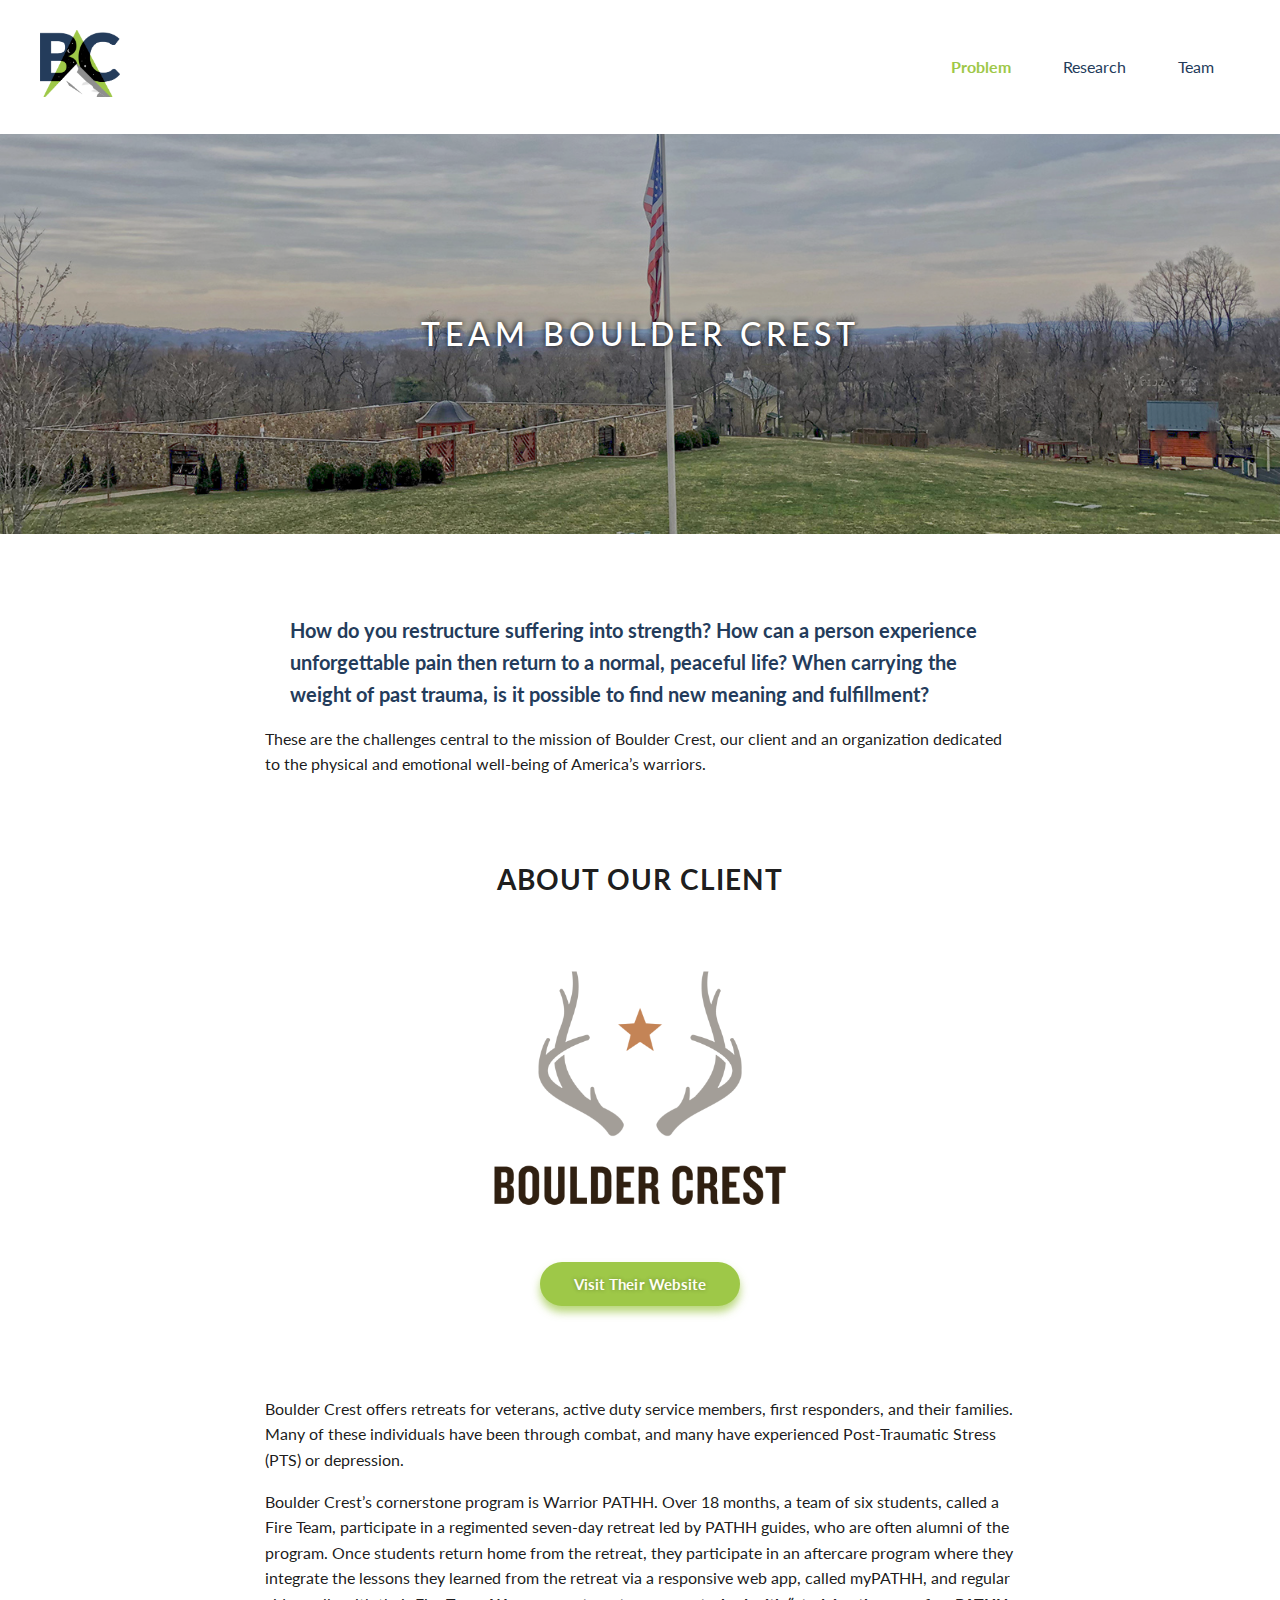
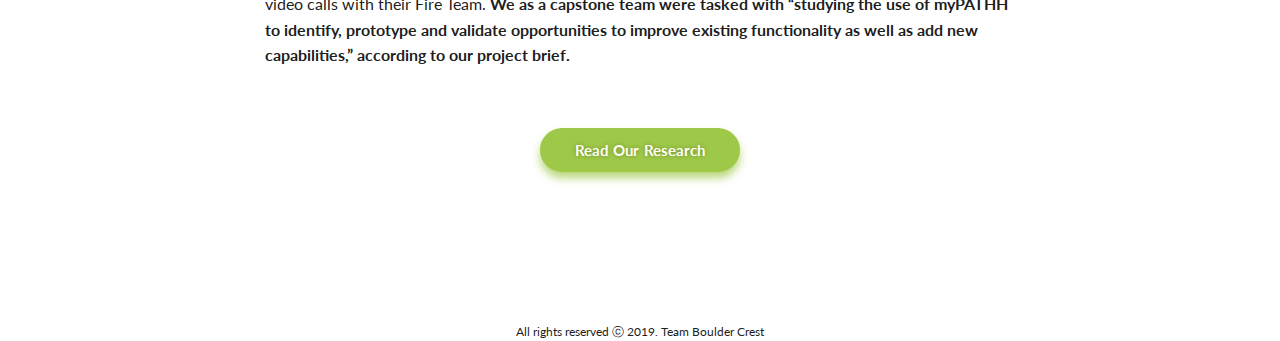
==== commit 359b2242: "mobile view fixed, mobile menu view" ====
--- a/index.html
+++ b/index.html
@@ -18,6 +18,8 @@
             <img src="images/logo.png" />
         </div>
     </a>
+
+   
     <div class="menus">
         <div class="menuItem active">Problem</div>
         <a href= "research.html" rel="noopener noreferrer">
@@ -30,6 +32,12 @@
             <div class="menuItem">Team</div>
         </a>
     </div>
+    <div id="nav-icon">
+            <span></span>
+            <span></span>
+            <span></span>
+            <span></span>
+          </div>
   </div>
 
   <div class = "mainBody">
@@ -69,6 +77,9 @@
   <div style="font-size: 12px; text-align:center; margin:0 auto 10px;">
         All rights reserved ⓒ 2019. Team Boulder Crest
 </div>
+<script src="https://code.jquery.com/jquery-3.4.0.min.js" integrity="sha256-BJeo0qm959uMBGb65z40ejJYGSgR7REI4+CW1fNKwOg="
+crossorigin="anonymous"></script>
+<script src="carousel.js"></script>
 </body>
 
 </html>--- a/index.css
+++ b/index.css
@@ -21,13 +21,15 @@
   line-height: 1.6; }
   @media screen and (max-width: 412px) {
     body, html {
-      font-size: 12px; } }
+      font-size: 14px;
+      overflow-x: hidden; } }
 
 #header {
   width: 95%;
   max-width: 1200px;
   margin: 30px auto;
   display: flex;
+  position: relative;
   justify-content: space-between; }
   #header #logo {
     width: 30%; }
@@ -49,52 +51,88 @@
         transition: .3s;
         color: #9EC848; }
 
+#nav-icon {
+  display: none; }
+
 @media screen and (max-width: 650px) {
-  .menuwrap {
-    display: none; }
+  .menus {
+    width: 100%;
+    height: 0;
+    overflow: hidden;
+    background: rgba(255, 255, 255, 0.5);
+    transition: .5s ease-in-out; }
+
+  .menus {
+    margin: 0 auto;
+    flex-direction: column;
+    justify-content: space-between;
+    align-items: center;
+    padding-top: 0; }
+
+  .menus .menuItem {
+    top: 0;
+    width: 95vw;
+    text-align: center;
+    height: 30px; }
+
+  .menus.open {
+    position: absolute;
+    height: 100px;
+    z-index: 999; }
 
   #nav-icon {
-    display: flex;
-    flex-direction: column;
+    z-index: 1000;
+    margin: 22px 10px 10px;
     display: block;
+    position: absolute;
     width: 38px;
     border-radius: 9px;
     opacity: 1;
+    right: 0;
     transition: .5s ease-in-out;
     cursor: pointer;
     z-index: 999; }
-    #nav-icon span {
-      display: flex;
-      flex-direction: column;
-      width: 100%;
-      height: 6px;
-      background: #9aaeb9;
-      border-radius: 3px;
-      opacity: 1;
-      right: 0;
-      transition: .25s ease-in-out; }
-      #nav-icon span:nth-child(1) {
-        top: 0; }
-      #nav-icon span:nth-child(2), #nav-icon span:nth-child(3) {
-        top: 12px; }
-      #nav-icon span:nth-child(4) {
-        top: 24px; }
-    #nav-icon.open span:nth-child(1) {
-      top: 18px;
-      right: 50%;
-      width: 0%; }
-    #nav-icon.open span:nth-child(2) {
-      -webkit-transform: rotate(45deg);
-      -ms-transform: rotate(45deg);
-      transform: rotate(45deg); }
-    #nav-icon.open span:nth-child(3) {
-      -webkit-transform: rotate(-45deg);
-      -ms-transform: rotate(-45deg);
-      transform: rotate(-45deg); }
-    #nav-icon.open span:nth-child(4) {
-      top: 18px;
-      right: 50%;
-      width: 0%; } }
+
+  #nav-icon span {
+    display: block;
+    position: absolute;
+    height: 6px;
+    width: 100%;
+    background: #9aaeb9;
+    border-radius: 3px;
+    opacity: .9;
+    right: 0;
+    transition: .25s ease-in-out; }
+
+  #nav-icon span:nth-child(1) {
+    top: 0px; }
+
+  #nav-icon span:nth-child(2),
+  #nav-icon span:nth-child(3) {
+    top: 12px; }
+
+  #nav-icon span:nth-child(4) {
+    top: 24px; }
+
+  #nav-icon.open span:nth-child(1) {
+    top: 18px;
+    width: 0%;
+    right: 50%; }
+
+  #nav-icon.open span:nth-child(2) {
+    -webkit-transform: rotate(45deg);
+    -moz-transform: rotate(45deg);
+    transform: rotate(45deg); }
+
+  #nav-icon.open span:nth-child(3) {
+    -webkit-transform: rotate(-45deg);
+    -moz-transform: rotate(-45deg);
+    transform: rotate(-45deg); }
+
+  #nav-icon.open span:nth-child(4) {
+    top: 18px;
+    width: 0%;
+    right: 50%; } }
 @keyframes draw {
   to {
     stroke-dashoffset: 0; } }
@@ -142,7 +180,7 @@
     flex-wrap: wrap;
     width: 100%;
     padding: 120px 5%;
-    margin-bottom: 60px; }
+    margin-bottom: 30px; }
     @media screen and (max-width: 412px) {
       .mainBody .research {
         padding: 60px 5%;
@@ -193,6 +231,9 @@
       margin: 30px auto 15px;
       transition: .5s;
       width: 100%; }
+      @media screen and (max-width: 850px) {
+        .mainBody .research .method {
+          flex-direction: column; } }
       .mainBody .research .method .iconWrapper {
         display: flex;
         align-items: flex-start;
@@ -209,12 +250,17 @@
         @media screen and (max-width: 850px) {
           .mainBody .research .method .iconExpla {
             width: 330px;
-            max-width: 100%; } }
+            max-width: 100%;
+            align-items: flex-start;
+            justify-content: flex-start; } }
         .mainBody .research .method .iconExpla .title {
           line-height: 1.5;
           width: 100px;
           margin: 10px 20px;
           font-weight: bold; }
+          @media screen and (max-width: 850px) {
+            .mainBody .research .method .iconExpla .title {
+              width: 100%; } }
         .mainBody .research .method .iconExpla .ex {
           line-height: 1.7;
           width: 150px;
@@ -300,6 +346,9 @@
         font-weight: bold;
         color: #fffef4;
         margin: 20px 0 0; }
+        @media screen and (max-width: 850px) {
+          .mainBody .research .methodN .iconExpla {
+            font-size: 14px; } }
     .mainBody .research .insightWrapper {
       display: flex;
       flex-wrap: wrap;
@@ -416,6 +465,10 @@
       margin-bottom: 0;
       font-size: 32px;
       font-weight: 500; }
+      @media screen and (max-width: 850px) {
+        .mainBody .research.hypo {
+          font-size: 21px;
+          padding: 32px; } }
       @media screen and (max-width: 412px) {
         .mainBody .research.hypo {
           font-size: 18px;
@@ -567,6 +620,9 @@
             width: 100%; }
       .profiles .profileWrapper .profileContent .bio {
         font-size: 16px; }
+        @media screen and (max-width: 412px) {
+          .profiles .profileWrapper .profileContent .bio {
+            font-size: 14px; } }
     @media screen and (max-width: 768px) {
       .profiles .profileWrapper {
         flex-direction: column; }
@@ -609,6 +665,8 @@
         width: auto; } }
   .carouTop .title {
     position: absolute;
+    text-align: center;
+    width: 100%;
     top: 50%;
     left: 50%;
     color: #fff;
@@ -618,7 +676,7 @@
     -webkit-transform: translateX(-50%) translateY(-50%);
     -ms-transform: translateX(-50%) translateY(-50%);
     transform: translateX(-50%) translateY(-50%);
-    font-size: 40px;
+    font-size: 32px;
     font-weight: 500; }
     @media screen and (max-width: 412px) {
       .carouTop .title {
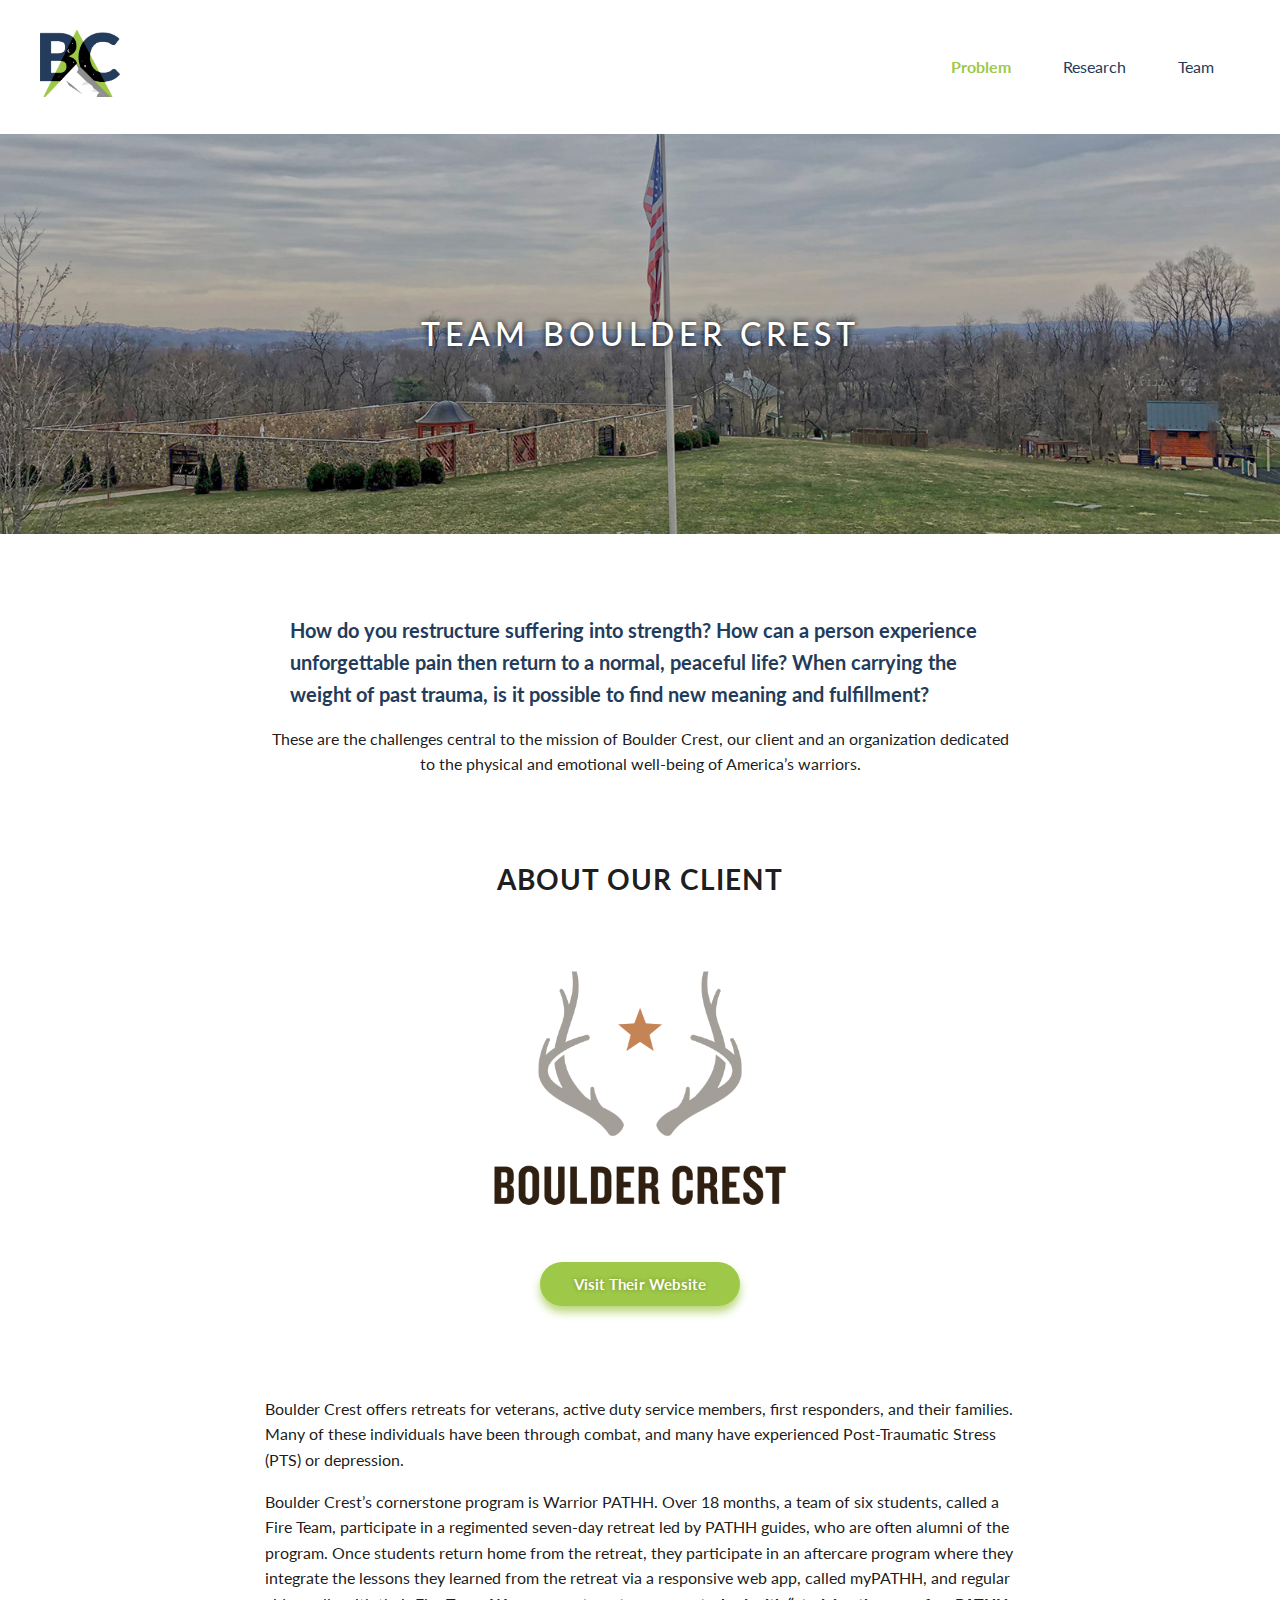
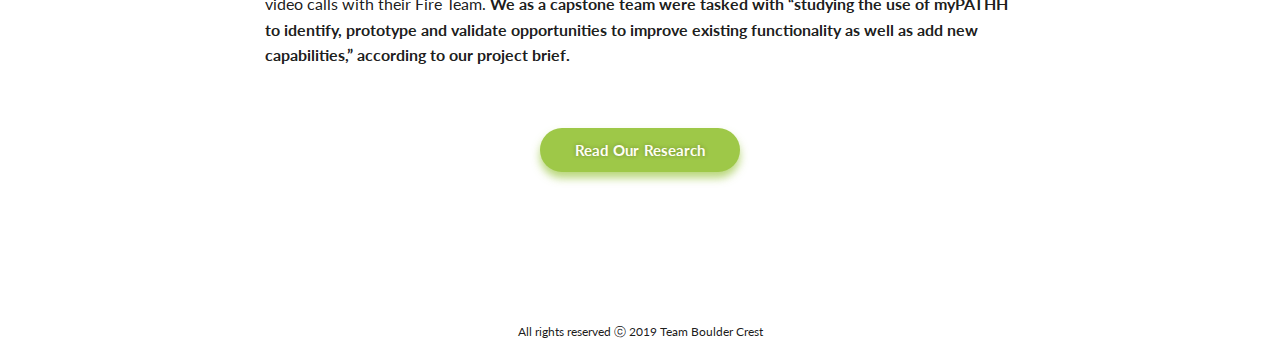
==== commit d5dc8d95: "final change" ====
--- a/index.html
+++ b/index.html
@@ -49,7 +49,7 @@
         <div class = "problemS">
                 How do you restructure suffering into strength? How can a person experience unforgettable pain then return to a normal, peaceful life?  When carrying the weight of past trauma, is it possible to find new meaning and fulfillment?
         </div>
-        <div class = "expla">
+        <div class = "expla" style="text-align:center;">
                 <p>
                         These are the challenges central to the mission of Boulder Crest, our client and an organization dedicated to the physical and emotional well-being of America’s warriors. 
 
@@ -75,7 +75,7 @@
         </div>
   </div>
   <div style="font-size: 12px; text-align:center; margin:0 auto 10px;">
-        All rights reserved ⓒ 2019. Team Boulder Crest
+        All rights reserved ⓒ 2019 Team Boulder Crest
 </div>
 <script src="https://code.jquery.com/jquery-3.4.0.min.js" integrity="sha256-BJeo0qm959uMBGb65z40ejJYGSgR7REI4+CW1fNKwOg="
 crossorigin="anonymous"></script>
--- a/index.css
+++ b/index.css
@@ -21,8 +21,7 @@
   line-height: 1.6; }
   @media screen and (max-width: 412px) {
     body, html {
-      font-size: 14px;
-      overflow-x: hidden; } }
+      font-size: 14px; } }
 
 #header {
   width: 95%;
@@ -283,19 +282,24 @@
               margin-bottom: 6px; }
       .mainBody .research .method.new {
         align-items: flex-start; }
-        @media screen and (max-width: 412px) {
+        @media screen and (max-width: 850px) {
+          .mainBody .research .method.new {
+            flex-direction: row; } }
+        @media screen and (max-width: 612px) {
           .mainBody .research .method.new {
             flex-direction: column; } }
         .mainBody .research .method.new .ox {
           opacity: .5;
-          width: 40px;
+          width: 80px;
           margin-right: 20px;
           height: 80px; }
-          @media screen and (max-width: 412px) {
+          @media screen and (max-width: 612px) {
             .mainBody .research .method.new .ox {
               position: absolute;
-              right: 5%; } }
+              right: 5%;
+              margin-right: 0; } }
           .mainBody .research .method.new .ox svg {
+            width: 80px;
             fill: none;
             stroke: #9EC848;
             stroke-width: 6;
@@ -306,12 +310,12 @@
               stroke: #A94b56; }
         .mainBody .research .method.new .iconWrapper {
           width: 80px; }
-          @media screen and (max-width: 412px) {
+          @media screen and (max-width: 612px) {
             .mainBody .research .method.new .iconWrapper {
               margin-bottom: 20px; } }
         .mainBody .research .method.new .iconExpla {
           color: rgba(0, 0, 0, 0.9); }
-          @media screen and (max-width: 412px) {
+          @media screen and (max-width: 612px) {
             .mainBody .research .method.new .iconExpla {
               justify-content: flex-start; } }
           .mainBody .research .method.new .iconExpla .title {
@@ -319,6 +323,9 @@
             position: relative;
             padding-right: 0;
             color: #243C5B; }
+            @media screen and (max-width: 612px) {
+              .mainBody .research .method.new .iconExpla .title {
+                width: 100%; } }
           .mainBody .research .method.new .iconExpla .ex {
             width: 350px;
             font-size: 16px; }
@@ -350,12 +357,20 @@
           .mainBody .research .methodN .iconExpla {
             font-size: 14px; } }
     .mainBody .research .insightWrapper {
+      width: 100%;
       display: flex;
       flex-wrap: wrap;
       justify-content: center; }
       @media screen and (max-width: 1040px) {
         .mainBody .research .insightWrapper {
           width: 600px; } }
+      .mainBody .research .insightWrapper .innerwrapper {
+        width: 520px;
+        display: flex;
+        justify-content: center; }
+        @media screen and (max-width: 1180px) {
+          .mainBody .research .insightWrapper .innerwrapper {
+            width: 100%; } }
       .mainBody .research .insightWrapper .insights {
         display: flex;
         position: relative;
@@ -394,7 +409,7 @@
           opacity: 0; }
     .mainBody .research .carousel {
       width: 100%;
-      margin: 60px auto;
+      margin: 36px auto 20px;
       text-align: center;
       display: flex;
       flex-direction: column;
@@ -578,7 +593,7 @@
       margin-bottom: 30px; } }
 
 .profiles {
-  margin-bottom: 300px; }
+  margin-bottom: 180px; }
   .profiles .profileWrapper {
     width: 95%;
     max-width: 900px;
@@ -757,6 +772,9 @@
     display: flex;
     justify-content: center;
     align-items: center; }
+    .protoWrapper .screen .arrowWrap {
+      width: 50px;
+      height: 70px; }
     .protoWrapper .screen svg {
       display: none; }
       .protoWrapper .screen svg path {
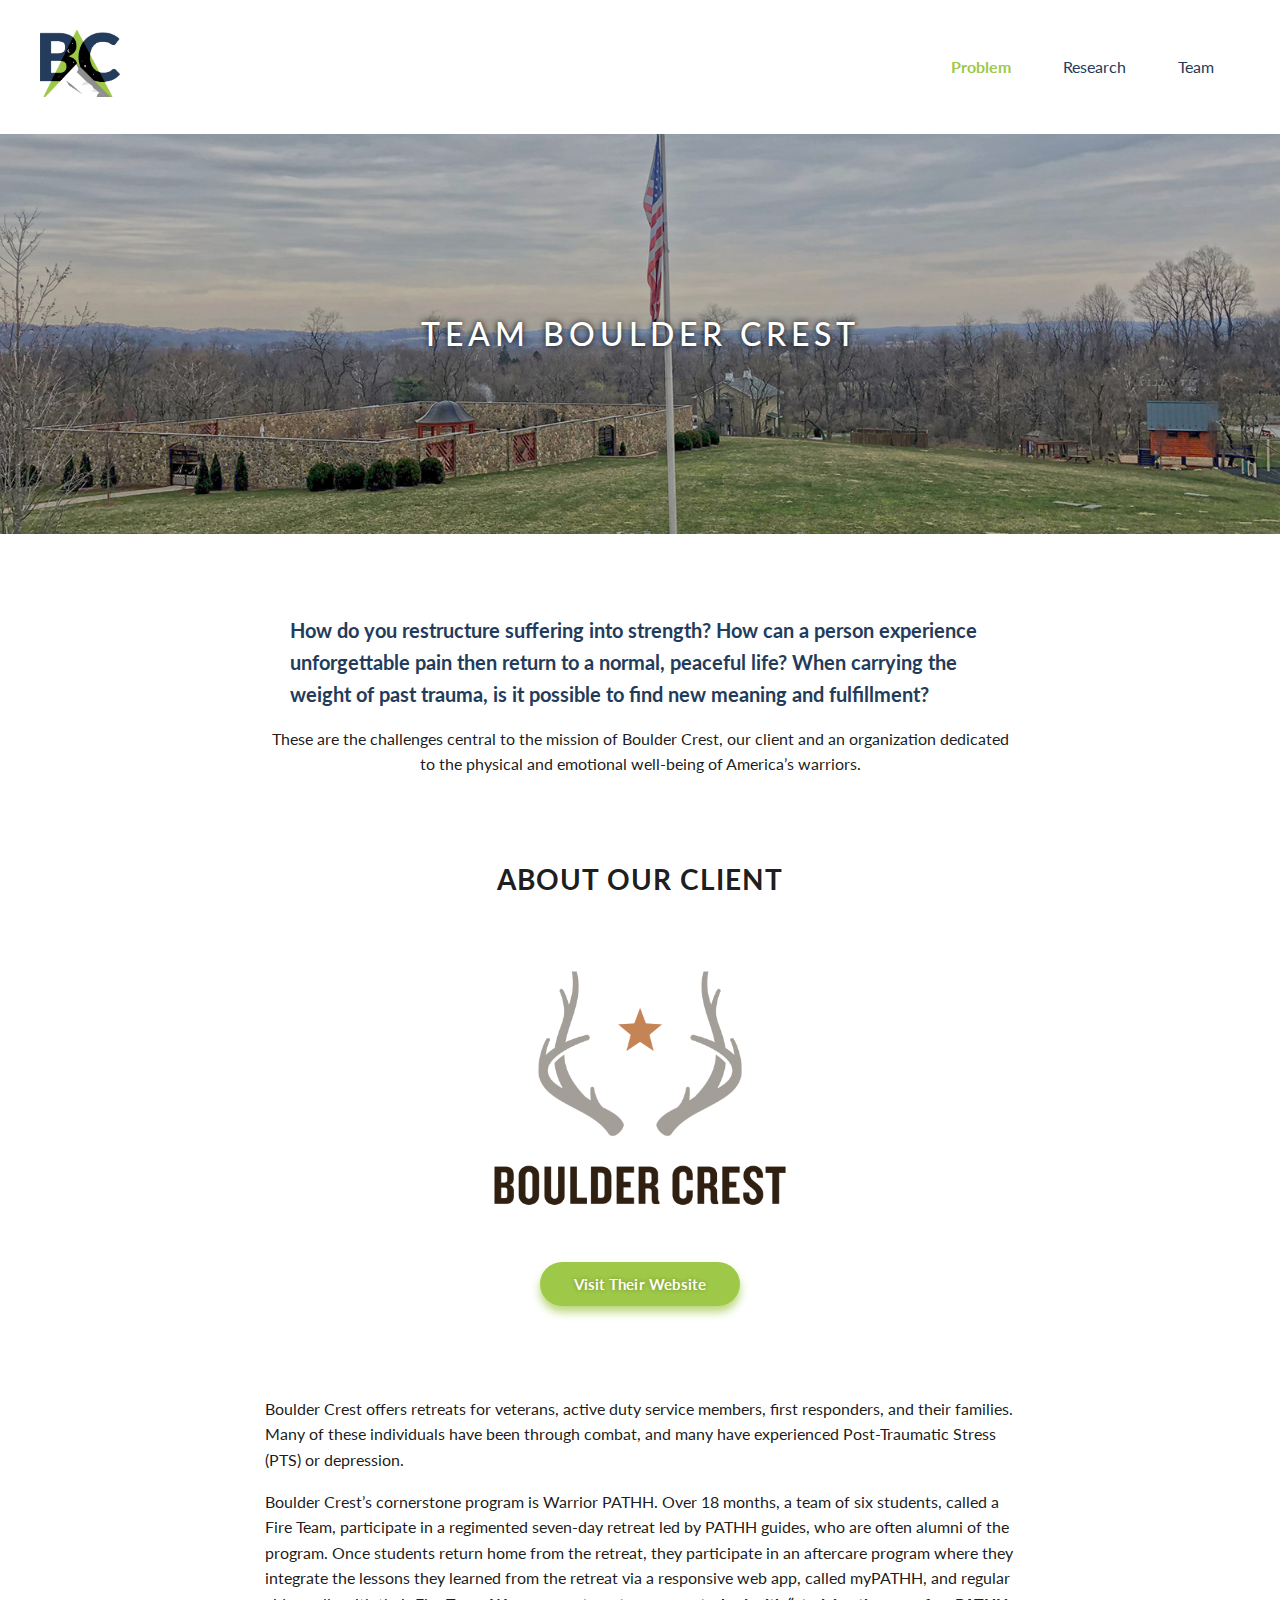
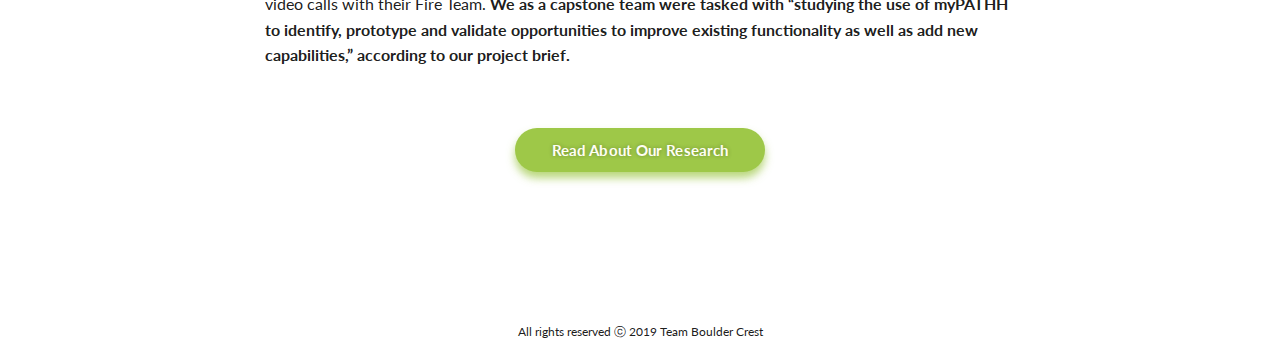
==== commit 5ab1e550: "button change, method order change" ====
--- a/index.html
+++ b/index.html
@@ -69,7 +69,7 @@
 <p>
         Boulder Crest’s cornerstone program is Warrior PATHH. Over 18 months, a team of six students, called a Fire Team, participate in a regimented seven-day retreat led by PATHH guides, who are often alumni of the program. Once students return home from the retreat, they participate in an aftercare program where they integrate the lessons they learned from the retreat via a responsive web app, called myPATHH, and regular video calls with their Fire Team. <b>We as a capstone team were tasked with “studying the use of myPATHH to identify, prototype and validate opportunities to improve existing functionality as well as add new capabilities,” according to our project brief.</b></p>
 <a href="research.html" rel="noopener noreferrer" >
-    <div class = "btn" style="margin-top: 60px">Read Our Research</div>
+    <div class = "btn" style="margin-top: 60px; width: 250px;">Read About Our Research</div>
 </a>
         </div>
         </div>
--- a/index.css
+++ b/index.css
@@ -232,7 +232,8 @@
       width: 100%; }
       @media screen and (max-width: 850px) {
         .mainBody .research .method {
-          flex-direction: column; } }
+          flex-direction: column;
+          max-width: 350px; } }
       .mainBody .research .method .iconWrapper {
         display: flex;
         align-items: flex-start;
@@ -782,7 +783,7 @@
         stroke-width: 4px;
         stroke: #243C5B;
         cursor: pointer; }
-      @media screen and (max-width: 835px) {
+      @media screen and (max-width: 910px) {
         .protoWrapper .screen svg.visible {
           display: block; } }
     .protoWrapper .screen .imgwrapper {
@@ -801,7 +802,7 @@
         width: 200px;
         align-self: center;
         margin: 0 10px 30px; }
-        @media screen and (max-width: 835px) {
+        @media screen and (max-width: 910px) {
           .protoWrapper .screen .imgwrapper img {
             display: none;
             opacity: 0; }
@@ -811,7 +812,7 @@
       @media screen and (max-width: 1058px) {
         .protoWrapper .screen .imgwrapper.teamAZ img {
           width: 150px; } }
-      @media screen and (max-width: 835px) {
+      @media screen and (max-width: 910px) {
         .protoWrapper .screen .imgwrapper.teamAZ img {
           width: 200px; } }
 
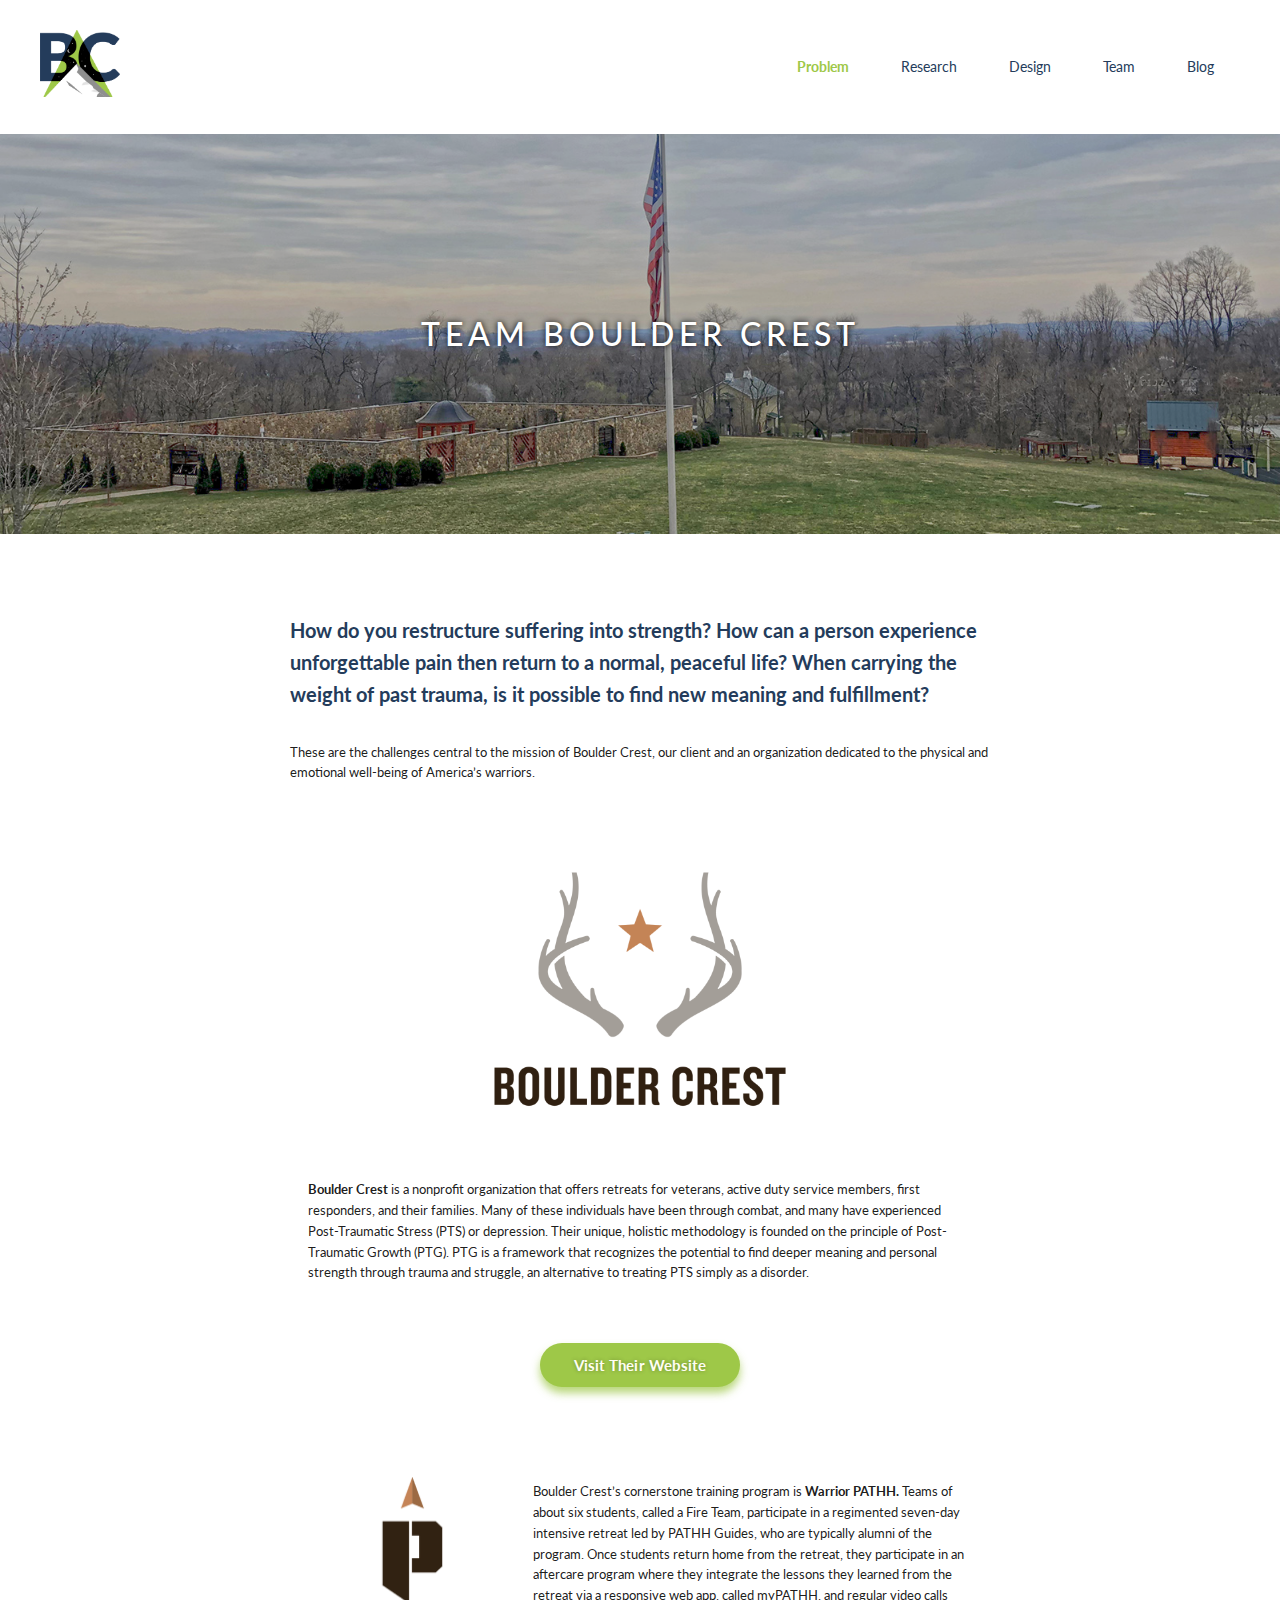
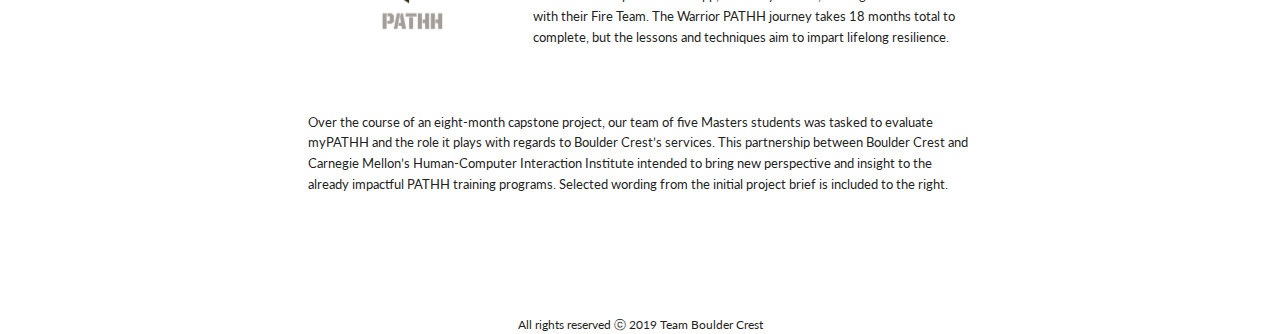
==== commit fcff074d: "design page draft" ====
--- a/index.html
+++ b/index.html
@@ -25,11 +25,14 @@
         <a href= "research.html" rel="noopener noreferrer">
             <div class="menuItem">Research</div>
         </a>
-        <!-- <a href= "design.html" rel="noopener noreferrer">
+        <a href= "design.html" rel="noopener noreferrer">
         <div class="menuItem">Design</div>
-        </a> -->
+        </a>
         <a href= "team.html" rel="noopener noreferrer">
             <div class="menuItem">Team</div>
+        </a>
+        <a href="https://medium.com/mhci-capstone-team-boulder-crest" rel="noopener noreferrer">
+            <div class="menuItem">Blog</div>
         </a>
     </div>
     <div id="nav-icon">
@@ -49,28 +52,32 @@
         <div class = "problemS">
                 How do you restructure suffering into strength? How can a person experience unforgettable pain then return to a normal, peaceful life?  When carrying the weight of past trauma, is it possible to find new meaning and fulfillment?
         </div>
-        <div class = "expla" style="text-align:center;">
-                <p>
+        <div class = "expla">
                         These are the challenges central to the mission of Boulder Crest, our client and an organization dedicated to the physical and emotional well-being of America’s warriors. 
-
-        </p>
-       
         </div>
         <div class = "expla" style="margin-top: 80px;">
-            <div class ="secTitle" style="margin-bottom: 60px;">About Our Client</div>
             <img src="images/bcrLogo.png" style = "width: 300px; margin:0 auto; display: block;"/>
+            <div class = "expla">
+               <b>Boulder Crest</b> is a nonprofit organization that offers retreats for veterans, active duty service members, first responders, and their families. Many of these individuals have been through combat, and many have experienced Post-Traumatic Stress (PTS) or depression. Their unique, holistic methodology is founded on the principle of Post-Traumatic Growth (PTG). PTG is a framework that recognizes the potential to find deeper meaning and personal strength through trauma and struggle, an alternative to treating PTS simply as a disorder.
+            </div>
+           
             <a href="http://www.bouldercrestretreat.org/" rel="noopener noreferrer" >
                 <div class = "btn">Visit Their Website</div>
             </a>
-<p>
 
-        Boulder Crest offers retreats for veterans, active duty service members, first responders, and their families. Many of these individuals have been through combat, and many have experienced Post-Traumatic Stress (PTS) or depression. </p>
-
-<p>
-        Boulder Crest’s cornerstone program is Warrior PATHH. Over 18 months, a team of six students, called a Fire Team, participate in a regimented seven-day retreat led by PATHH guides, who are often alumni of the program. Once students return home from the retreat, they participate in an aftercare program where they integrate the lessons they learned from the retreat via a responsive web app, called myPATHH, and regular video calls with their Fire Team. <b>We as a capstone team were tasked with “studying the use of myPATHH to identify, prototype and validate opportunities to improve existing functionality as well as add new capabilities,” according to our project brief.</b></p>
-<a href="research.html" rel="noopener noreferrer" >
-    <div class = "btn" style="margin-top: 60px; width: 250px;">Read About Our Research</div>
-</a>
+            <div class = "expla">
+                <div class ="outWrapper">
+                <div class = "imgWrapper">
+                    <img src  = "images/pathh.png" style ="display:inline-block" />
+                </div>
+                <div class = "wrapper">
+                Boulder Crest’s cornerstone training program is <b>Warrior PATHH.</b> Teams of about six students, called a Fire Team, participate in a regimented seven-day intensive retreat led by PATHH Guides, who are typically alumni of the program. Once students return home from the retreat, they participate in an aftercare program where they integrate the lessons they learned from the retreat via a responsive web app, called myPATHH, and regular video calls with their Fire Team. The Warrior PATHH journey takes 18 months total to complete, but the lessons and techniques aim to impart lifelong resilience.
+            </div>
+        </div>
+                </div>
+        <div class = "expla">
+                Over the course of an eight-month capstone project, our team of five Masters students was tasked to evaluate myPATHH and the role it plays with regards to Boulder Crest’s services. This partnership between Boulder Crest and Carnegie Mellon’s Human-Computer Interaction Institute intended to bring new perspective and insight to the already impactful PATHH training programs. Selected wording from the initial project brief is included to the right.
+        </div>
         </div>
         </div>
   </div>
--- a/index.css
+++ b/index.css
@@ -1,6 +1,7 @@
 @charset "UTF-8";
 @import url("https://fonts.googleapis.com/css?family=Lato:300,400,700, 900");
 @import url("https://fonts.googleapis.com/css?family=Catamaran:900");
+@import url("https://fonts.googleapis.com/css?family=Pragati+Narrow&display=swap");
 div, a, img {
   box-sizing: border-box; }
 
@@ -13,7 +14,7 @@
   margin: 0;
   padding: 0;
   font-family: 'lato', 'sans-serif', 'calibri';
-  font-size: 16px;
+  font-size: 14px;
   -webkit-font-smoothing: antialiased;
      -moz-osx-font-smoothing: grayscale;
       text-rendering: optimizeLegibility;
@@ -144,23 +145,37 @@
   .mainBody .main {
     width: 100%;
     max-width: 1000px;
+    padding: 0 2.5%;
     margin: 0 auto;
-    line-height: 1.6; }
+    line-height: 1.6;
+    text-align: left; }
     .mainBody .main .problemS {
-      max-width: 750px;
-      margin: 16px auto;
-      text-align: left;
-      padding: 0 2.5%;
+      max-width: 700px;
+      margin: 16px auto 32px;
       font-size: 20px;
       font-weight: bold;
       color: #243C5B; }
       @media screen and (max-width: 412px) {
         .mainBody .main .problemS {
           font-size: 16px; } }
-    .mainBody .main p {
-      max-width: 750px;
-      margin: 16px auto;
-      width: 95%; }
+    .mainBody .main .expla {
+      max-width: 700px;
+      font-size: 13px;
+      margin: 16px auto 60px;
+      width: 95%;
+      text-align: left; }
+      .mainBody .main .expla .outWrapper {
+        display: flex;
+        margin-bottom: 60px;
+        align-items: center; }
+      .mainBody .main .expla .imgWrapper {
+        width: 225px;
+        max-width: 95%; }
+        .mainBody .main .expla .imgWrapper img {
+          width: 100%;
+          margin: 0 auto; }
+      .mainBody .main .expla .wrapper {
+        width: calc(100% - 225px); }
   .mainBody .secTitle {
     width: 100%;
     text-align: center;
@@ -285,7 +300,8 @@
         align-items: flex-start; }
         @media screen and (max-width: 850px) {
           .mainBody .research .method.new {
-            flex-direction: row; } }
+            flex-direction: row;
+            max-width: 100%; } }
         @media screen and (max-width: 612px) {
           .mainBody .research .method.new {
             flex-direction: column; } }
@@ -329,7 +345,7 @@
                 width: 100%; } }
           .mainBody .research .method.new .iconExpla .ex {
             width: 350px;
-            font-size: 16px; }
+            font-size: 14px; }
             @media screen and (max-width: 412px) {
               .mainBody .research .method.new .iconExpla .ex {
                 font-size: 12px; } }
@@ -367,6 +383,8 @@
           width: 600px; } }
       .mainBody .research .insightWrapper .innerwrapper {
         width: 520px;
+        max-width: 100%;
+        flex-wrap: wrap;
         display: flex;
         justify-content: center; }
         @media screen and (max-width: 1180px) {
@@ -421,7 +439,8 @@
       .mainBody .research .carousel img {
         width: 100%;
         max-width: 750px;
-        margin-bottom: 30px; }
+        margin-bottom: 30px;
+        object-fit: contain; }
         @media screen and (max-width: 412px) {
           .mainBody .research .carousel img {
             margin-bottom: 10px; } }
@@ -510,11 +529,439 @@
       display: flex;
       align-items: center;
       justify-content: center;
-      padding: 30px 0; }
+      padding: 30px 5%; }
       .mainBody .research .toggleWrapper .title {
         font-size: 16px;
         font-weight: bold;
         padding: 0 20px; }
+  .mainBody .design {
+    text-align: left;
+    width: 100%;
+    font-size: 14px;
+    padding: 0 16px; }
+    .mainBody .design.design {
+      padding: 0; }
+    .mainBody .design .btn {
+      margin: 32px 0;
+      background: #1F3E4D;
+      box-shadow: 0 4px 10px #1f3e4d; }
+    .mainBody .design .bgBlue {
+      width: 100%;
+      max-width: 1500px;
+      margin-left: auto;
+      margin-right: auto;
+      padding: 60px 0;
+      background: #243C5B; }
+      .mainBody .design .bgBlue .secTitle {
+        max-width: 500px;
+        padding: 0 16px; }
+      .mainBody .design .bgBlue .secTitle, .mainBody .design .bgBlue .expla {
+        color: #fffef4; }
+    .mainBody .design .littleTitle {
+      margin: 180px auto -32px;
+      max-width: 1100px;
+      width: 100%;
+      padding: 0 16px; }
+    .mainBody .design .secTitle {
+      width: 1100px;
+      text-align: left;
+      font-size: 28px;
+      margin: 32px auto;
+      padding: 0 16px; }
+    .mainBody .design .subTitle {
+      width: 1100px;
+      margin: 16px auto 8px;
+      font-size: 21px;
+      font-weight: bold;
+      text-transform: uppercase;
+      padding: 0 16px; }
+    .mainBody .design .explaWrap {
+      max-width: 1100px;
+      margin: 0 auto; }
+    .mainBody .design .center {
+      display: flex;
+      flex-direction: column;
+      justify-content: center;
+      align-items: center; }
+    .mainBody .design .shorterWrap {
+      max-width: 1100px;
+      margin: 0 auto;
+      width: 100%; }
+    .mainBody .design .expla {
+      max-width: 1100px;
+      margin: 16px auto;
+      width: 100%;
+      padding: 0 16px; }
+      .mainBody .design .expla .wrapper {
+        width: 100%;
+        display: flex; }
+      .mainBody .design .expla .half {
+        width: 45%;
+        margin-right: 5%; }
+      .mainBody .design .expla .twocolumn {
+        column-count: 2;
+        column-gap: 5%; }
+      .mainBody .design .expla.shorter {
+        max-width: 500px;
+        margin: 16px auto; }
+      .mainBody .design .expla .shorter {
+        max-width: 580px;
+        margin: 16px 0 64px; }
+    .mainBody .design .solutionOverWrap {
+      width: 100%;
+      padding: 120px 0 160px;
+      margin: 0 auto; }
+    .mainBody .design .solution1_wrap {
+      width: 100%;
+      max-width: 1100px;
+      margin: 0 auto;
+      background: rgba(40, 78, 134, 0.12);
+      display: flex;
+      height: 340px;
+      align-items: center;
+      justify-content: space-around; }
+      .mainBody .design .solution1_wrap .phoneWrap {
+        width: 280px;
+        position: relative; }
+        .mainBody .design .solution1_wrap .phoneWrap img {
+          width: 100%; }
+          .mainBody .design .solution1_wrap .phoneWrap img.png {
+            position: absolute;
+            top: 0;
+            left: 0; }
+    .mainBody .design .solutionWrapper {
+      width: calc(100% - 179px);
+      max-width: 500px;
+      text-align: left;
+      display: flex;
+      flex-direction: column;
+      justify-content: center; }
+      .mainBody .design .solutionWrapper .title {
+        text-transform: uppercase;
+        font-size: 18px;
+        font-weight: bold;
+        line-height: 2;
+        margin-bottom: 8px; }
+    .mainBody .design .roadmapOverWrapper {
+      width: calc(100% + 32px);
+      padding: 32px;
+      background: #f7f6f1;
+      margin-top: 32px; }
+      .mainBody .design .roadmapOverWrapper .buttonWrap {
+        display: flex;
+        justify-content: center;
+        margin-bottom: 16px; }
+        .mainBody .design .roadmapOverWrapper .buttonWrap .solution_btn {
+          font-weight: bold;
+          color: #243C5B;
+          border-radius: 20px;
+          padding: 4px 16px;
+          border: 1px solid #243C5B;
+          margin: 0 4px;
+          cursor: pointer; }
+          .mainBody .design .roadmapOverWrapper .buttonWrap .solution_btn.active {
+            background: #243C5B;
+            color: #fff; }
+    .mainBody .design .prcpBox {
+      width: 100%;
+      max-width: 900px;
+      background: #F7F6F1;
+      display: flex;
+      margin: 32px auto;
+      padding: 0; }
+      .mainBody .design .prcpBox .iconWrapper .innerWrap {
+        cursor: pointer;
+        display: flex;
+        flex-direction: column;
+        justify-content: space-between;
+        width: 120px;
+        height: 110px;
+        background: #fff; }
+        .mainBody .design .prcpBox .iconWrapper .innerWrap.active {
+          background: #f7f6f1; }
+      .mainBody .design .prcpBox .iconWrapper img {
+        object-fit: contain;
+        max-width: 60px;
+        width: 100%;
+        margin: 0 auto; }
+      .mainBody .design .prcpBox #principle {
+        width: calc(100% - 100px);
+        display: flex;
+        justify-content: center; }
+        .mainBody .design .prcpBox #principle img {
+          width: 114px;
+          margin-bottom: 32px; }
+        .mainBody .design .prcpBox #principle .title {
+          font-family: "pragati narrow";
+          font-size: 21px; }
+        .mainBody .design .prcpBox #principle .wrapper {
+          display: flex;
+          flex-direction: column;
+          justify-content: center;
+          max-width: 500px;
+          height: 550px; }
+        .mainBody .design .prcpBox #principle .expla p {
+          margin-bottom: 16px; }
+    .mainBody .design .innerWrapper {
+      max-width: 900px;
+      margin: 0 auto; }
+    .mainBody .design .halfWrapper {
+      display: flex;
+      align-items: flex-start;
+      margin-top: 60px; }
+      .mainBody .design .halfWrapper.center {
+        align-items: center; }
+      .mainBody .design .halfWrapper .expla {
+        margin: 0 32px; }
+      .mainBody .design .halfWrapper img {
+        margin: 0 32px; }
+    .mainBody .design .smallTitle {
+      font-size: 18px;
+      width: 100%;
+      max-width: 350px;
+      font-weight: bold; }
+    .mainBody .design .codesign {
+      max-width: 300px;
+      margin-bottom: 16px; }
+    .mainBody .design .roadmap {
+      position: relative;
+      height: 714px;
+      background: #F7F6F1;
+      width: calc(100% + 32px);
+      transform: translateX(-16px);
+      margin-top: 60px; }
+      .mainBody .design .roadmap img {
+        position: absolute;
+        width: 243px; }
+      .mainBody .design .roadmap .roadWrapper {
+        position: relative;
+        max-width: 2200px;
+        margin: 0 auto; }
+      .mainBody .design .roadmap .road {
+        position: absolute; }
+        .mainBody .design .roadmap .road.blur {
+          opacity: 0; }
+        .mainBody .design .roadmap .road.road1 {
+          width: 498px;
+          left: 0; }
+        .mainBody .design .roadmap .road.road2 {
+          left: 29.5%;
+          width: 366px; }
+        .mainBody .design .roadmap .road.road3 {
+          width: 11%;
+          left: 51.2%;
+          width: 172px; }
+        .mainBody .design .roadmap .road.road4 {
+          left: 62.5%;
+          width: 352px; }
+        .mainBody .design .roadmap .road.road5 {
+          width: 16.6%;
+          left: 88.8%;
+          width: 280px; }
+      .mainBody .design .roadmap .service1 {
+        left: 11%;
+        top: 53%; }
+      .mainBody .design .roadmap .service2 {
+        left: 24%;
+        top: 7%; }
+      .mainBody .design .roadmap .service3 {
+        left: 44%;
+        top: 40%; }
+      .mainBody .design .roadmap .service4 {
+        left: 52%;
+        top: 2%; }
+      .mainBody .design .roadmap .service5 {
+        left: 75%;
+        top: 34%; }
+      .mainBody .design .roadmap .detail {
+        opacity: 1;
+        position: absolute;
+        left: calc(11% + 273px);
+        width: 100%;
+        margin-top: 32px;
+        max-width: 550px;
+        background: #fff;
+        box-shadow: 0 4px 18px #1f3e4d;
+        padding: 32px 64px;
+        border-radius: 16px;
+        z-index: 999;
+        transition: .3s; }
+        .mainBody .design .roadmap .detail img {
+          position: relative;
+          width: 300px; }
+        .mainBody .design .roadmap .detail .title {
+          font-family: "pragati narrow";
+          font-size: 24px;
+          margin: 16px 0;
+          color: #243C5B; }
+        .mainBody .design .roadmap .detail .expla {
+          font-size: 13px; }
+    .mainBody .design .solution_outWrap {
+      display: flex; }
+    .mainBody .design .solution_dash {
+      display: flex;
+      justify-content: center;
+      padding: 32px 0; }
+      .mainBody .design .solution_dash.assignment_detail, .mainBody .design .solution_dash.assignment_survey {
+        display: none; }
+      .mainBody .design .solution_dash .imgWrapper {
+        position: relative; }
+      .mainBody .design .solution_dash .solution_dash_img {
+        width: 280px; }
+      .mainBody .design .solution_dash .dashboardStack {
+        width: 280px;
+        display: flex;
+        flex-direction: column;
+        position: absolute;
+        top: 0; }
+        .mainBody .design .solution_dash .dashboardStack.number {
+          position: relative;
+          width: 40px;
+          transition: .3s; }
+        .mainBody .design .solution_dash .dashboardStack .number {
+          text-align: center;
+          color: #fff;
+          font-size: 12px;
+          padding: 3px 7px;
+          width: 26px;
+          height: 26px;
+          border-radius: 15px;
+          background: #A94b56;
+          z-index: 999;
+          transition: .3s;
+          top: 0;
+          left: 10px;
+          font-weight: bold; }
+          .mainBody .design .solution_dash .dashboardStack .number.first {
+            margin-top: 70px; }
+          .mainBody .design .solution_dash .dashboardStack .number.second {
+            margin-top: 116px; }
+          .mainBody .design .solution_dash .dashboardStack .number.third {
+            margin-top: 70px; }
+          .mainBody .design .solution_dash .dashboardStack .number.fourth {
+            margin-top: 460px; }
+          .mainBody .design .solution_dash .dashboardStack .number.active {
+            background: #243C5B; }
+          .mainBody .design .solution_dash .dashboardStack .number.as_second {
+            margin-top: 70px; }
+          .mainBody .design .solution_dash .dashboardStack .number.as_third {
+            margin-top: 136px; }
+          .mainBody .design .solution_dash .dashboardStack .number.as_fourth {
+            margin-top: 420px; }
+          .mainBody .design .solution_dash .dashboardStack .number.as_fifth {
+            margin-top: 60px; }
+          .mainBody .design .solution_dash .dashboardStack .number.as_de_first {
+            margin-top: 250px; }
+          .mainBody .design .solution_dash .dashboardStack .number.as_de_second {
+            margin-top: 180px; }
+          .mainBody .design .solution_dash .dashboardStack .number.as_de_third {
+            margin-top: 560px; }
+          .mainBody .design .solution_dash .dashboardStack .number.as_su_second {
+            margin-top: 80px; }
+      .mainBody .design .solution_dash.deactive {
+        width: 100px;
+        margin-left: 20px; }
+        .mainBody .design .solution_dash.deactive .solution_dash_img, .mainBody .design .solution_dash.deactive .dashboardStack {
+          width: 100px; }
+      .mainBody .design .solution_dash .solution_dash_stack {
+        position: relative;
+        width: 100%;
+        margin: 0;
+        padding: 0;
+        opacity: 0;
+        transition: .3s; }
+        .mainBody .design .solution_dash .solution_dash_stack.active {
+          opacity: 1;
+          border: 2px solid #243C5B; }
+        .mainBody .design .solution_dash .solution_dash_stack.deactive:hover {
+          opacity: 0;
+          border: 0px; }
+      .mainBody .design .solution_dash .explaWrapper {
+        display: flex;
+        flex-direction: column; }
+      .mainBody .design .solution_dash .expla {
+        width: 350px;
+        margin-left: 16px;
+        background: #fff;
+        border-radius: 16px;
+        box-shadow: 0px 0px 16px rgba(37, 61, 90, 0.25);
+        padding: 32px;
+        transition: .3s;
+        opacity: 0; }
+        .mainBody .design .solution_dash .expla#dash0 {
+          opacity: 1;
+          margin-top: 16px;
+          margin-bottom: -16px; }
+        .mainBody .design .solution_dash .expla#dash2 {
+          margin-top: -74px; }
+        .mainBody .design .solution_dash .expla#dash3 {
+          margin-top: 200px; }
+        .mainBody .design .solution_dash .expla#assign0 {
+          opacity: 1; }
+        .mainBody .design .solution_dash .expla#assign1 {
+          margin-top: -110px; }
+        .mainBody .design .solution_dash .expla#assign3 {
+          margin-top: 60px; }
+        .mainBody .design .solution_dash .expla#assign4 {
+          margin-top: -100px; }
+        .mainBody .design .solution_dash .expla#assign_detail0 {
+          opacity: 1;
+          margin-top: 240px; }
+        .mainBody .design .solution_dash .expla#assign_detail2 {
+          margin-top: 280px; }
+        .mainBody .design .solution_dash .expla#assignment_survey0 {
+          opacity: 1;
+          margin-top: 240px; }
+        .mainBody .design .solution_dash .expla#assignment_survey1 {
+          margin-top: -100px; }
+        .mainBody .design .solution_dash .expla img {
+          width: 60px;
+          align-self: flex-start;
+          margin-right: 16px;
+          margin-bottom: 16px; }
+        .mainBody .design .solution_dash .expla .descrip {
+          font-size: 14px; }
+          .mainBody .design .solution_dash .expla .descrip .title {
+            margin-top: 8px;
+            font-size: 16px;
+            font-weight: bold; }
+    .mainBody .design .carousel {
+      width: 100%;
+      margin: 36px auto 20px;
+      max-width: 700px;
+      text-align: center;
+      display: flex;
+      flex-direction: column;
+      align-items: center; }
+      @media screen and (max-width: 412px) {
+        .mainBody .design .carousel {
+          margin: 20px auto; } }
+      .mainBody .design .carousel img {
+        width: 100%;
+        margin-bottom: 30px;
+        align-self: center;
+        object-fit: contain; }
+        @media screen and (max-width: 412px) {
+          .mainBody .design .carousel img {
+            margin-bottom: 10px; } }
+      .mainBody .design .carousel .dots {
+        display: flex; }
+        .mainBody .design .carousel .dots .dot {
+          cursor: pointer;
+          width: 15px;
+          height: 15px;
+          border: 2px solid #afafaf;
+          border-radius: 9px;
+          margin: 10px; }
+          .mainBody .design .carousel .dots .dot.active {
+            background: #afafaf; }
+    .mainBody .design #speedDating {
+      background: rgba(40, 78, 134, 0.12);
+      margin: 0 auto 60px;
+      padding: 16px;
+      max-width: 1100px; }
+      .mainBody .design #speedDating img {
+        width: 100%; }
   .mainBody .switch {
     position: relative;
     display: inline-block;
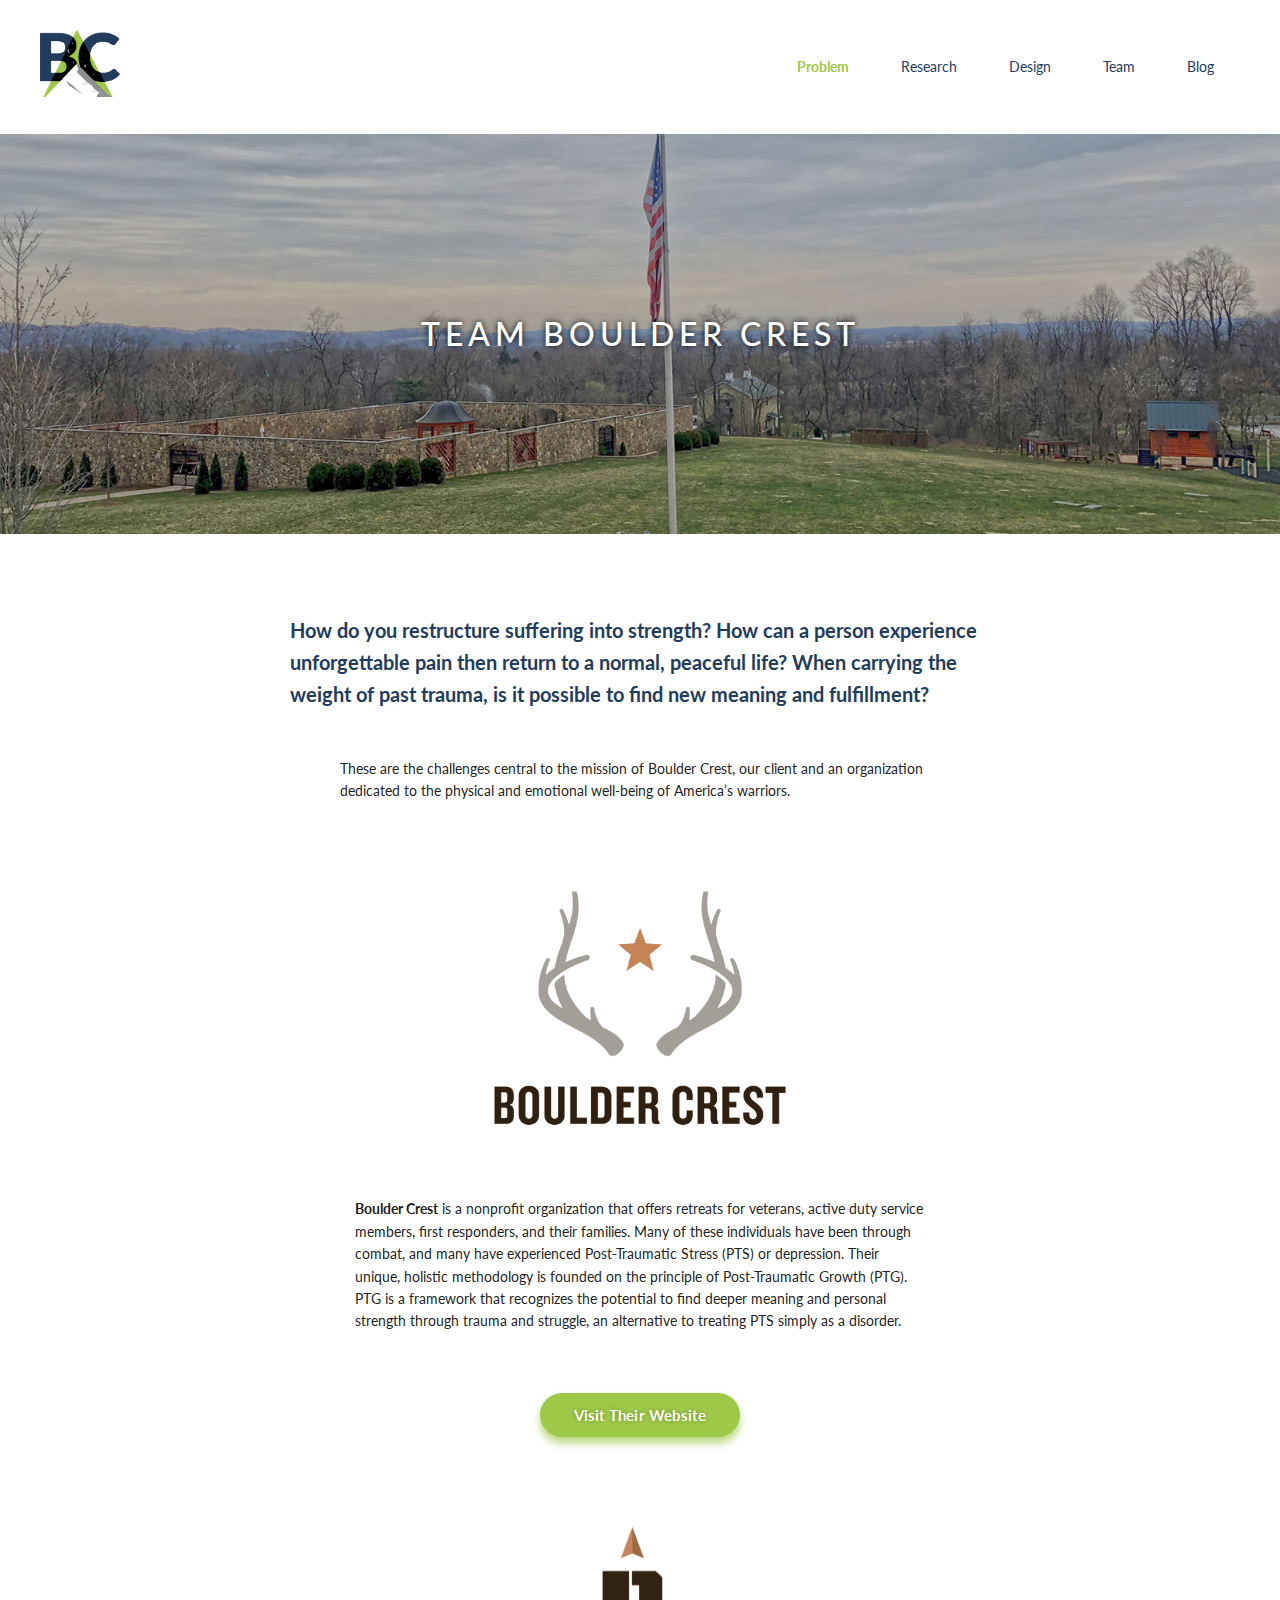
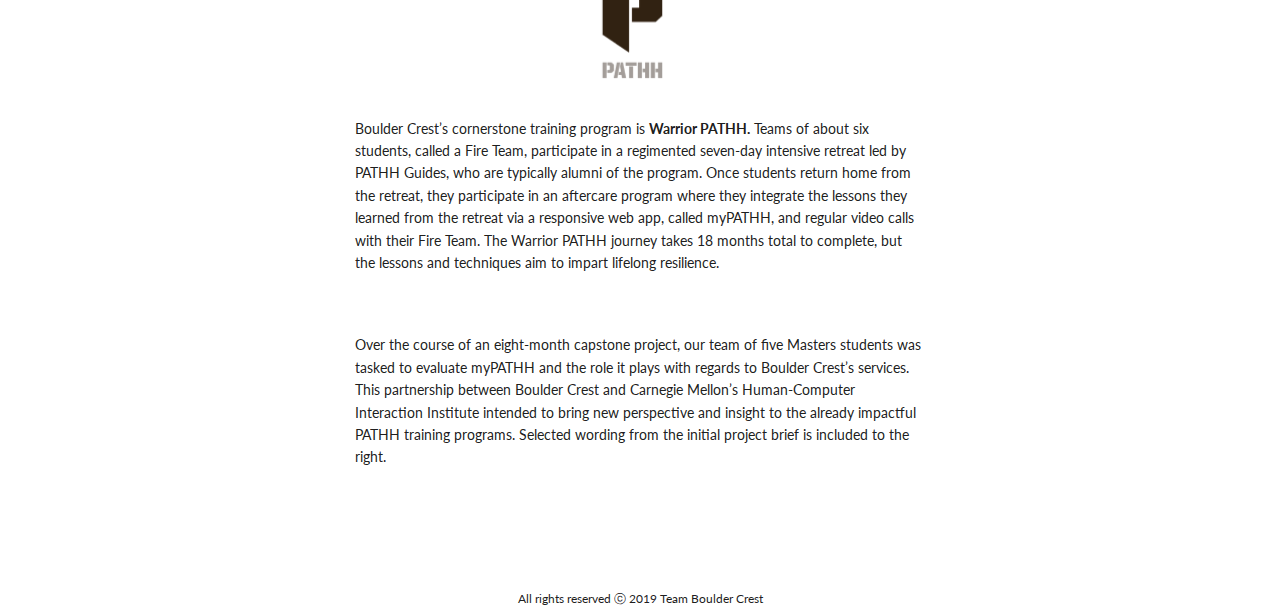
==== commit 7d65b5f2: "design page final draft" ====
--- a/index.html
+++ b/index.html
@@ -31,7 +31,7 @@
         <a href= "team.html" rel="noopener noreferrer">
             <div class="menuItem">Team</div>
         </a>
-        <a href="https://medium.com/mhci-capstone-team-boulder-crest" rel="noopener noreferrer">
+        <a href="https://medium.com/mhci-capstone-team-boulder-crest" target="_blank" rel="noopener noreferrer">
             <div class="menuItem">Blog</div>
         </a>
     </div>
@@ -66,14 +66,11 @@
             </a>
 
             <div class = "expla">
-                <div class ="outWrapper">
-                <div class = "imgWrapper">
-                    <img src  = "images/pathh.png" style ="display:inline-block" />
-                </div>
-                <div class = "wrapper">
+                    <div class = "imgWrapper" style ="margin:0 auto 16px; display: block;">
+                            <img src  = "images/pathh.png"  />
+                        </div>
+ 
                 Boulder Crest’s cornerstone training program is <b>Warrior PATHH.</b> Teams of about six students, called a Fire Team, participate in a regimented seven-day intensive retreat led by PATHH Guides, who are typically alumni of the program. Once students return home from the retreat, they participate in an aftercare program where they integrate the lessons they learned from the retreat via a responsive web app, called myPATHH, and regular video calls with their Fire Team. The Warrior PATHH journey takes 18 months total to complete, but the lessons and techniques aim to impart lifelong resilience.
-            </div>
-        </div>
                 </div>
         <div class = "expla">
                 Over the course of an eight-month capstone project, our team of five Masters students was tasked to evaluate myPATHH and the role it plays with regards to Boulder Crest’s services. This partnership between Boulder Crest and Carnegie Mellon’s Human-Computer Interaction Institute intended to bring new perspective and insight to the already impactful PATHH training programs. Selected wording from the initial project brief is included to the right.
--- a/index.css
+++ b/index.css
@@ -151,7 +151,7 @@
     text-align: left; }
     .mainBody .main .problemS {
       max-width: 700px;
-      margin: 16px auto 32px;
+      margin: 16px auto 48px;
       font-size: 20px;
       font-weight: bold;
       color: #243C5B; }
@@ -159,8 +159,8 @@
         .mainBody .main .problemS {
           font-size: 16px; } }
     .mainBody .main .expla {
-      max-width: 700px;
-      font-size: 13px;
+      max-width: 600px;
+      font-size: 14px;
       margin: 16px auto 60px;
       width: 95%;
       text-align: left; }
@@ -179,7 +179,7 @@
   .mainBody .secTitle {
     width: 100%;
     text-align: center;
-    margin: 0 auto 30px;
+    margin: 0 auto 16px;
     text-transform: uppercase;
     letter-spacing: 1px;
     font-size: 28px;
@@ -205,10 +205,10 @@
       margin: 16px auto; }
     .mainBody .research .secExpla {
       width: 95%;
-      max-width: 750px;
+      max-width: 560px;
       text-align: center;
       margin: 0 auto 30px;
-      font-size: 18px; }
+      font-size: 14px; }
       @media screen and (max-width: 412px) {
         .mainBody .research .secExpla {
           font-size: 14px; } }
@@ -226,7 +226,7 @@
         @media screen and (max-width: 1173px) {
           .mainBody .research .centerExpla div {
             width: 100%;
-            max-width: 750px;
+            max-width: 520px;
             margin: 30px 20px 10px; } }
     .mainBody .research .expla {
       text-align: left;
@@ -428,7 +428,7 @@
           opacity: 0; }
     .mainBody .research .carousel {
       width: 100%;
-      margin: 36px auto 20px;
+      margin: 0 auto;
       text-align: center;
       display: flex;
       flex-direction: column;
@@ -439,7 +439,7 @@
       .mainBody .research .carousel img {
         width: 100%;
         max-width: 750px;
-        margin-bottom: 30px;
+        margin-bottom: 0;
         object-fit: contain; }
         @media screen and (max-width: 412px) {
           .mainBody .research .carousel img {
@@ -611,6 +611,9 @@
       width: 100%;
       padding: 120px 0 160px;
       margin: 0 auto; }
+      @media screen and (max-width: 820px) {
+        .mainBody .design .solutionOverWrap {
+          padding: 30px 0; } }
     .mainBody .design .solution1_wrap {
       width: 100%;
       max-width: 1100px;
@@ -629,6 +632,14 @@
             position: absolute;
             top: 0;
             left: 0; }
+      @media screen and (max-width: 820px) {
+        .mainBody .design .solution1_wrap {
+          flex-direction: column;
+          height: auto;
+          padding: 32px 16px; }
+          .mainBody .design .solution1_wrap .phoneWrap {
+            width: 100%;
+            max-width: 375px; } }
     .mainBody .design .solutionWrapper {
       width: calc(100% - 179px);
       max-width: 500px;
@@ -642,11 +653,14 @@
         font-weight: bold;
         line-height: 2;
         margin-bottom: 8px; }
+      @media screen and (max-width: 820px) {
+        .mainBody .design .solutionWrapper {
+          width: 100%; } }
     .mainBody .design .roadmapOverWrapper {
       width: calc(100% + 32px);
       padding: 32px;
       background: #f7f6f1;
-      margin-top: 32px; }
+      margin-top: 60px; }
       .mainBody .design .roadmapOverWrapper .buttonWrap {
         display: flex;
         justify-content: center;
@@ -669,25 +683,43 @@
       display: flex;
       margin: 32px auto;
       padding: 0; }
+      @media screen and (max-width: 650px) {
+        .mainBody .design .prcpBox {
+          flex-direction: column; } }
+      @media screen and (max-width: 650px) {
+        .mainBody .design .prcpBox .iconWrapper {
+          display: flex;
+          flex-direction: row; } }
       .mainBody .design .prcpBox .iconWrapper .innerWrap {
         cursor: pointer;
         display: flex;
         flex-direction: column;
         justify-content: space-between;
+        align-items: center;
         width: 120px;
         height: 110px;
         background: #fff; }
         .mainBody .design .prcpBox .iconWrapper .innerWrap.active {
           background: #f7f6f1; }
+        @media screen and (max-width: 650px) {
+          .mainBody .design .prcpBox .iconWrapper .innerWrap {
+            height: 80px; } }
       .mainBody .design .prcpBox .iconWrapper img {
         object-fit: contain;
         max-width: 60px;
-        width: 100%;
+        width: 95%;
         margin: 0 auto; }
+        @media screen and (max-width: 650px) {
+          .mainBody .design .prcpBox .iconWrapper img {
+            max-width: 50px; } }
       .mainBody .design .prcpBox #principle {
         width: calc(100% - 100px);
         display: flex;
         justify-content: center; }
+        @media screen and (max-width: 650px) {
+          .mainBody .design .prcpBox #principle {
+            padding: 0 16px;
+            width: 100%; } }
         .mainBody .design .prcpBox #principle img {
           width: 114px;
           margin-bottom: 32px; }
@@ -709,6 +741,14 @@
       display: flex;
       align-items: flex-start;
       margin-top: 60px; }
+      @media screen and (max-width: 650px) {
+        .mainBody .design .halfWrapper {
+          flex-direction: column;
+          padding: 0 16px; }
+          .mainBody .design .halfWrapper .smallTitle {
+            margin: 16px 0; }
+          .mainBody .design .halfWrapper .expla {
+            margin: 0 auto 16px !important; } }
       .mainBody .design .halfWrapper.center {
         align-items: center; }
       .mainBody .design .halfWrapper .expla {
@@ -733,14 +773,14 @@
       .mainBody .design .roadmap img {
         position: absolute;
         width: 243px; }
+      .mainBody .design .roadmap .hoverMsg {
+        padding: 32px 16px 16px; }
       .mainBody .design .roadmap .roadWrapper {
         position: relative;
         max-width: 2200px;
         margin: 0 auto; }
       .mainBody .design .roadmap .road {
         position: absolute; }
-        .mainBody .design .roadmap .road.blur {
-          opacity: 0; }
         .mainBody .design .roadmap .road.road1 {
           width: 498px;
           left: 0; }
@@ -758,6 +798,8 @@
           width: 16.6%;
           left: 88.8%;
           width: 280px; }
+      .mainBody .design .roadmap .service {
+        margin-top: 60px; }
       .mainBody .design .roadmap .service1 {
         left: 11%;
         top: 53%; }
@@ -773,6 +815,8 @@
       .mainBody .design .roadmap .service5 {
         left: 75%;
         top: 34%; }
+      .mainBody .design .roadmap .blur {
+        opacity: 0; }
       .mainBody .design .roadmap .detail {
         opacity: 1;
         position: absolute;
@@ -796,6 +840,63 @@
           color: #243C5B; }
         .mainBody .design .roadmap .detail .expla {
           font-size: 13px; }
+    .mainBody .design .hoverMsg {
+      max-width: 1100px;
+      margin: 0 auto;
+      padding: 0 16px 16px;
+      font-size: 18px;
+      font-weight: bold;
+      color: #243C5B;
+      text-align: center; }
+      .mainBody .design .hoverMsg.assignment {
+        margin-bottom: 24px; }
+    .mainBody .design .mobile {
+      display: none;
+      height: 1280px; }
+      .mainBody .design .mobile .mobileWrapper {
+        width: 375px;
+        margin: 0 auto;
+        position: relative;
+        height: 1000px; }
+      .mainBody .design .mobile .roadWrapper {
+        height: 1100px; }
+        .mainBody .design .mobile .roadWrapper .road {
+          width: 375px;
+          display: block;
+          margin: 0 auto; }
+      .mainBody .design .mobile .service1 {
+        left: 24%;
+        top: 4%; }
+      .mainBody .design .mobile .service2 {
+        left: 30%;
+        top: 25%; }
+      .mainBody .design .mobile .service3 {
+        left: 18%;
+        top: 50%; }
+      .mainBody .design .mobile .service4 {
+        left: 22%;
+        top: 70%; }
+      .mainBody .design .mobile .service5 {
+        left: 10%;
+        top: 90%; }
+    @media screen and (max-width: 1150px) {
+      .mainBody .design .desktop {
+        display: none; }
+      .mainBody .design .mobile {
+        display: block; }
+        .mainBody .design .mobile .road {
+          height: 1200px; }
+        .mainBody .design .mobile.roadmap .detail {
+          left: 50% !important;
+          transform: translateX(-50%);
+          padding: 16px;
+          max-width: 370px; }
+          .mainBody .design .mobile.roadmap .detail .title {
+            font-size: 20px; }
+          .mainBody .design .mobile.roadmap .detail .question {
+            font-size: 13px; }
+          .mainBody .design .mobile.roadmap .detail .expla {
+            font-size: 12px; } }
     .mainBody .design .solution_outWrap {
       display: flex; }
     .mainBody .design .solution_dash {
@@ -879,6 +980,10 @@
       .mainBody .design .solution_dash .explaWrapper {
         display: flex;
         flex-direction: column; }
+        @media screen and (max-width: 650px) {
+          .mainBody .design .solution_dash .explaWrapper {
+            position: relative;
+            width: 1px; } }
       .mainBody .design .solution_dash .expla {
         width: 350px;
         margin-left: 16px;
@@ -890,6 +995,7 @@
         opacity: 0; }
         .mainBody .design .solution_dash .expla#dash0 {
           opacity: 1;
+          display: block;
           margin-top: 16px;
           margin-bottom: -16px; }
         .mainBody .design .solution_dash .expla#dash2 {
@@ -897,7 +1003,8 @@
         .mainBody .design .solution_dash .expla#dash3 {
           margin-top: 200px; }
         .mainBody .design .solution_dash .expla#assign0 {
-          opacity: 1; }
+          opacity: 1;
+          display: block; }
         .mainBody .design .solution_dash .expla#assign1 {
           margin-top: -110px; }
         .mainBody .design .solution_dash .expla#assign3 {
@@ -911,6 +1018,7 @@
           margin-top: 280px; }
         .mainBody .design .solution_dash .expla#assignment_survey0 {
           opacity: 1;
+          display: block;
           margin-top: 240px; }
         .mainBody .design .solution_dash .expla#assignment_survey1 {
           margin-top: -100px; }
@@ -925,6 +1033,14 @@
             margin-top: 8px;
             font-size: 16px;
             font-weight: bold; }
+        @media screen and (max-width: 650px) {
+          .mainBody .design .solution_dash .expla {
+            transform: translateX(-300px) translateY(-150px);
+            max-width: 300px;
+            position: absolute;
+            left: 0;
+            display: none;
+            margin-top: 0 !important; } }
     .mainBody .design .carousel {
       width: 100%;
       margin: 36px auto 20px;
@@ -1161,7 +1277,7 @@
 .teamviews {
   width: 100%;
   position: relative;
-  height: 820px;
+  height: 910px;
   overflow: hidden;
   margin: 0 auto; }
   @media screen and (max-width: 835px) {
